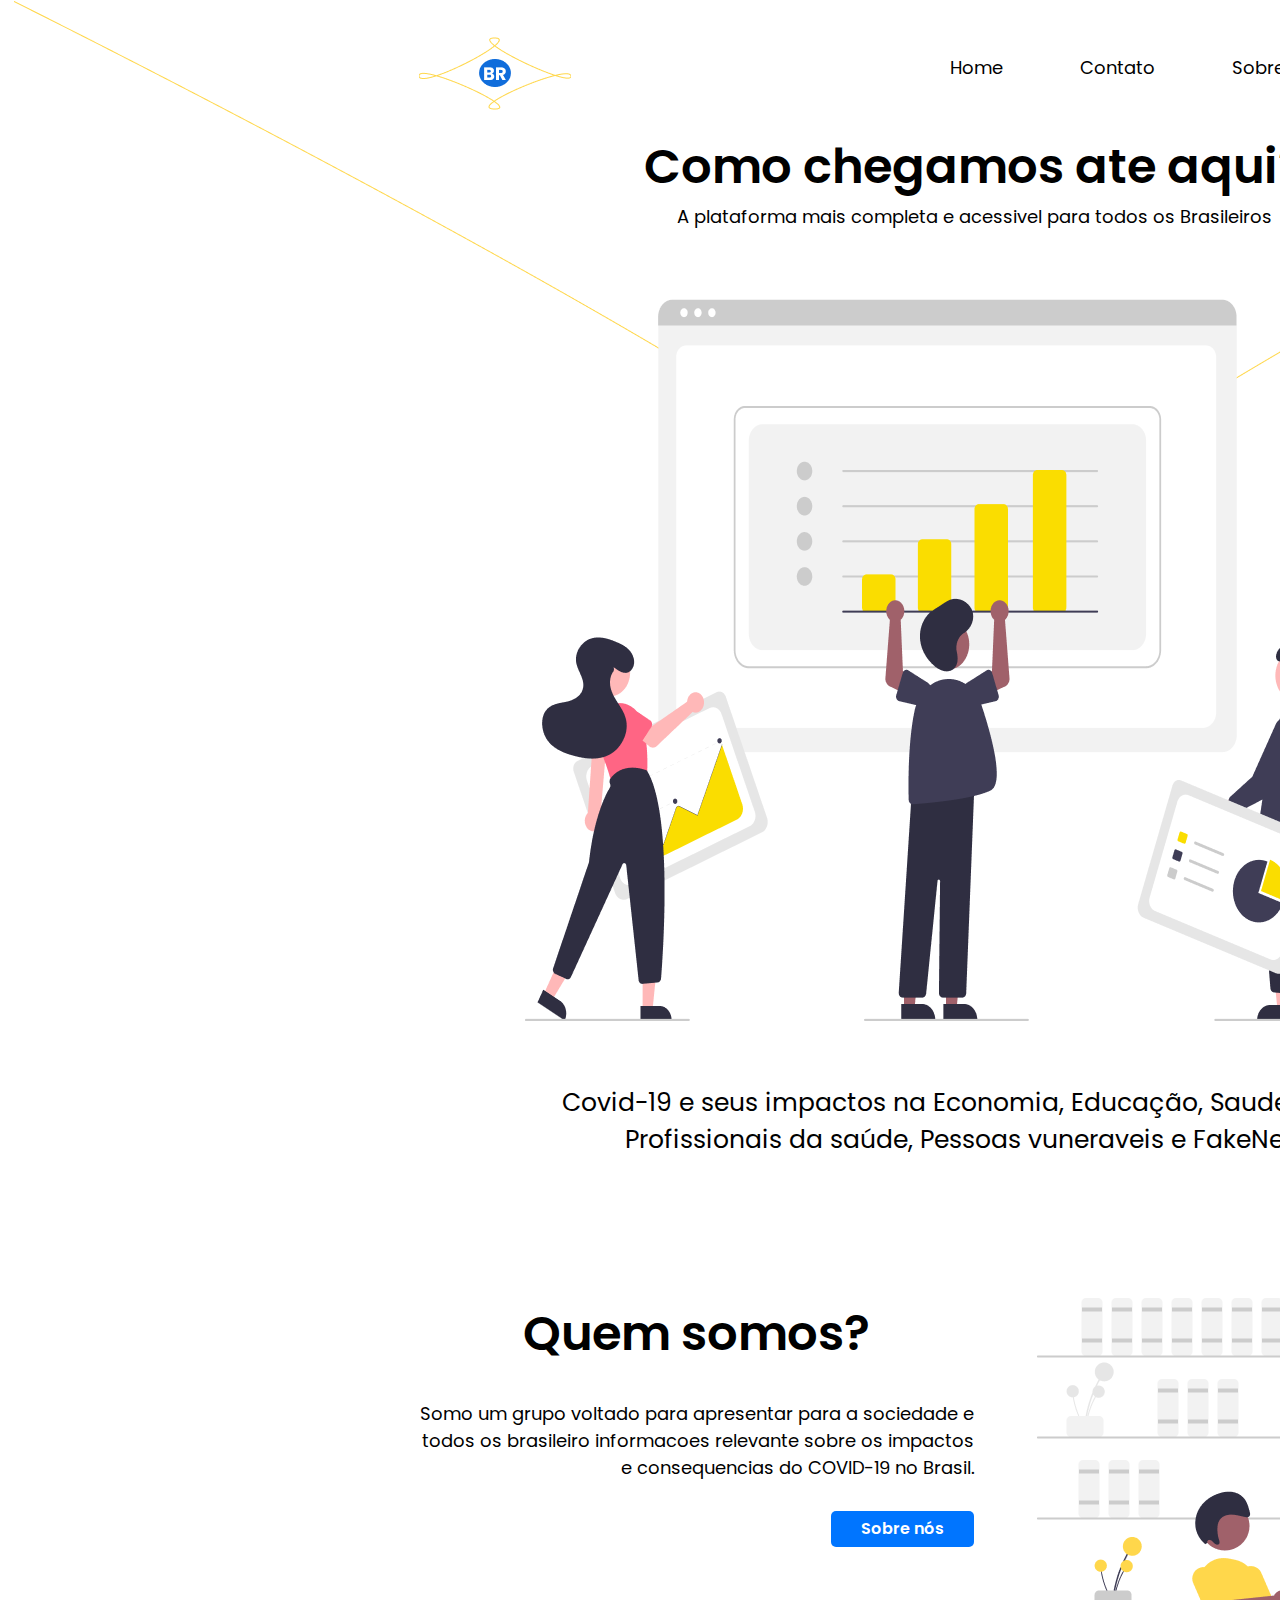
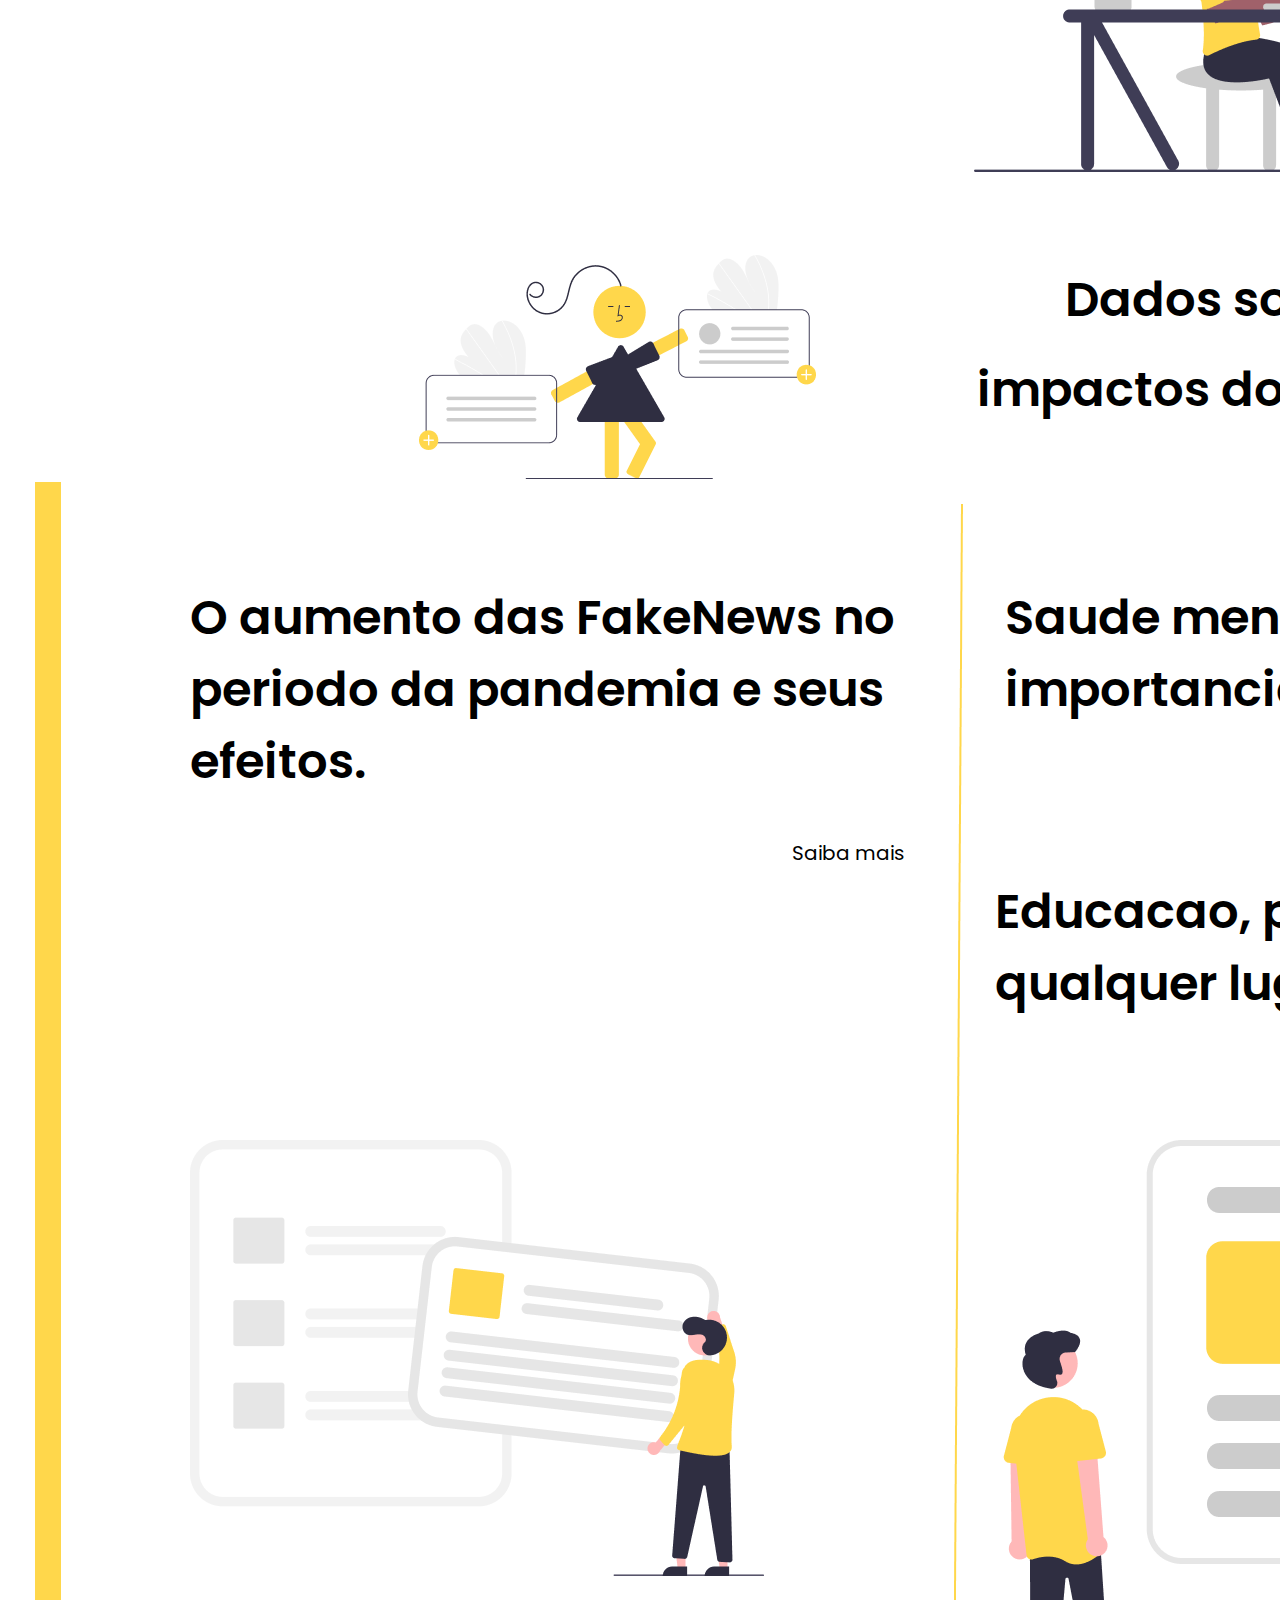
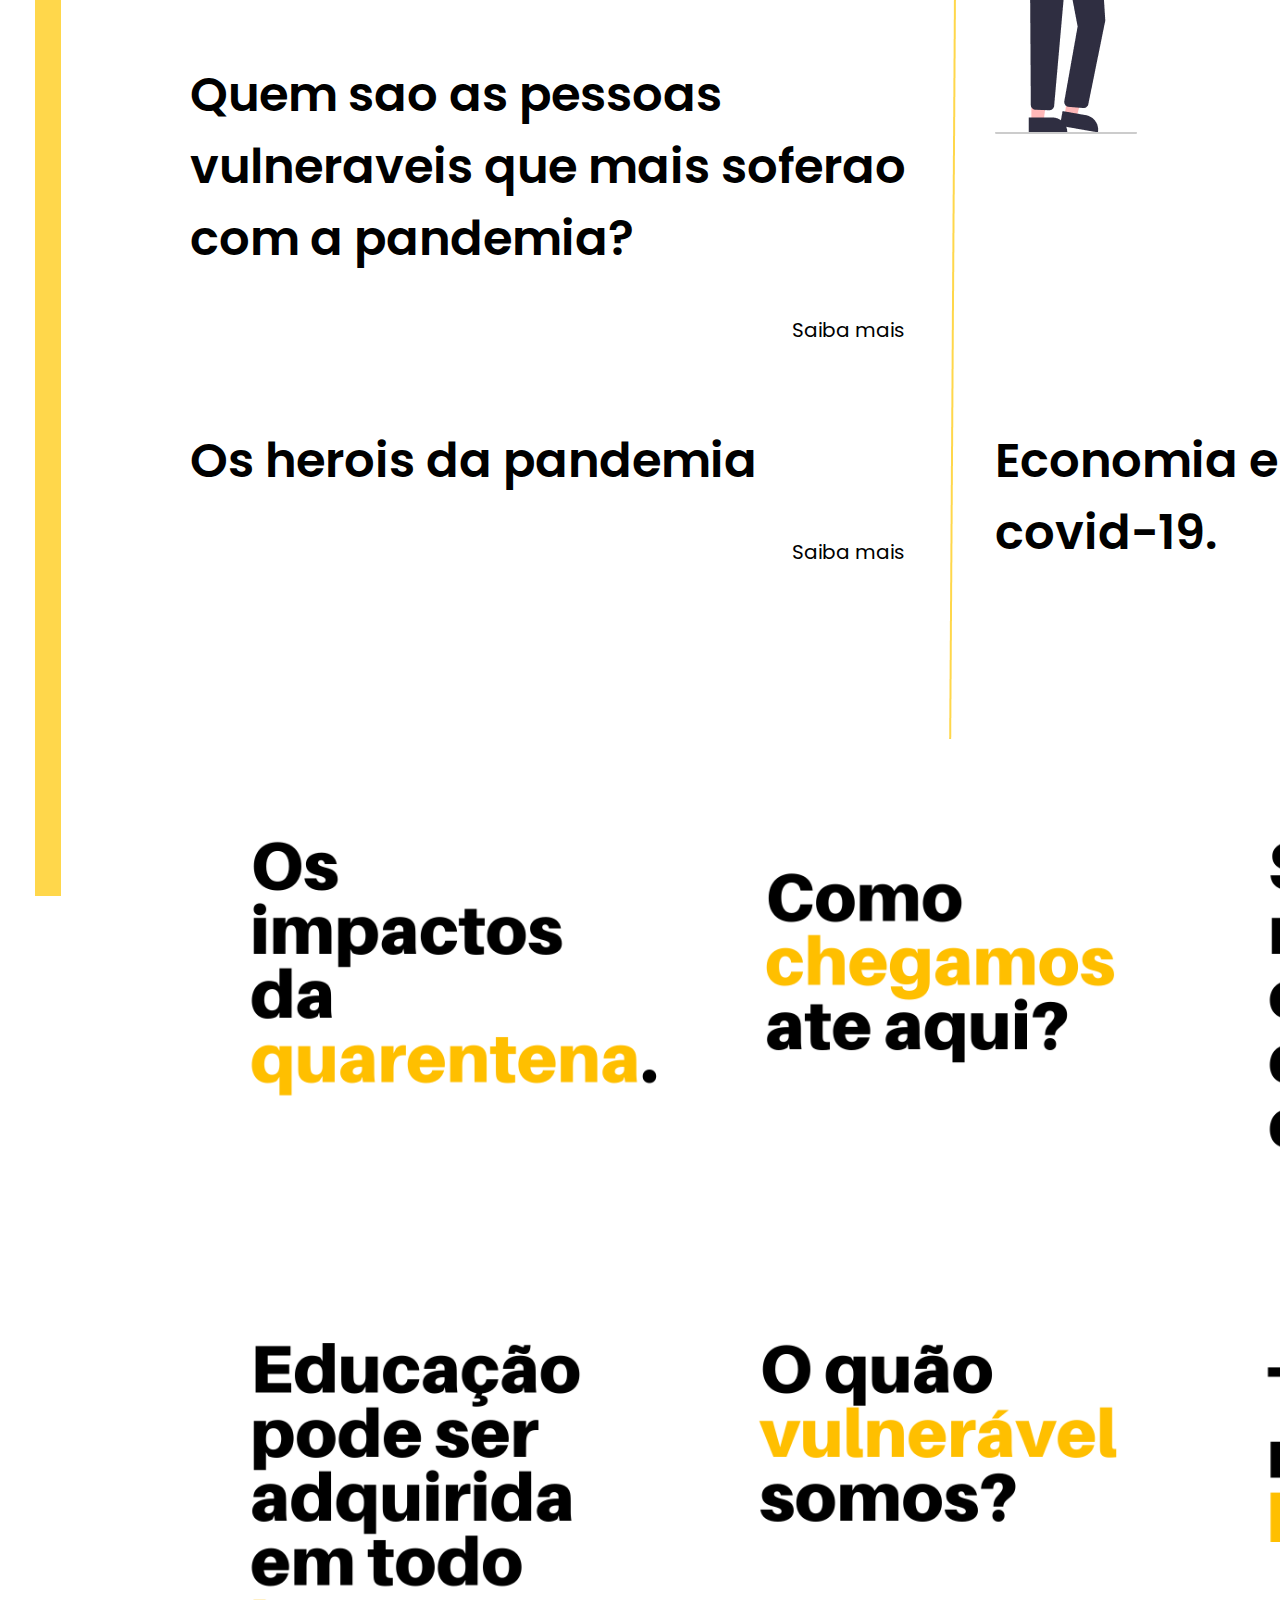
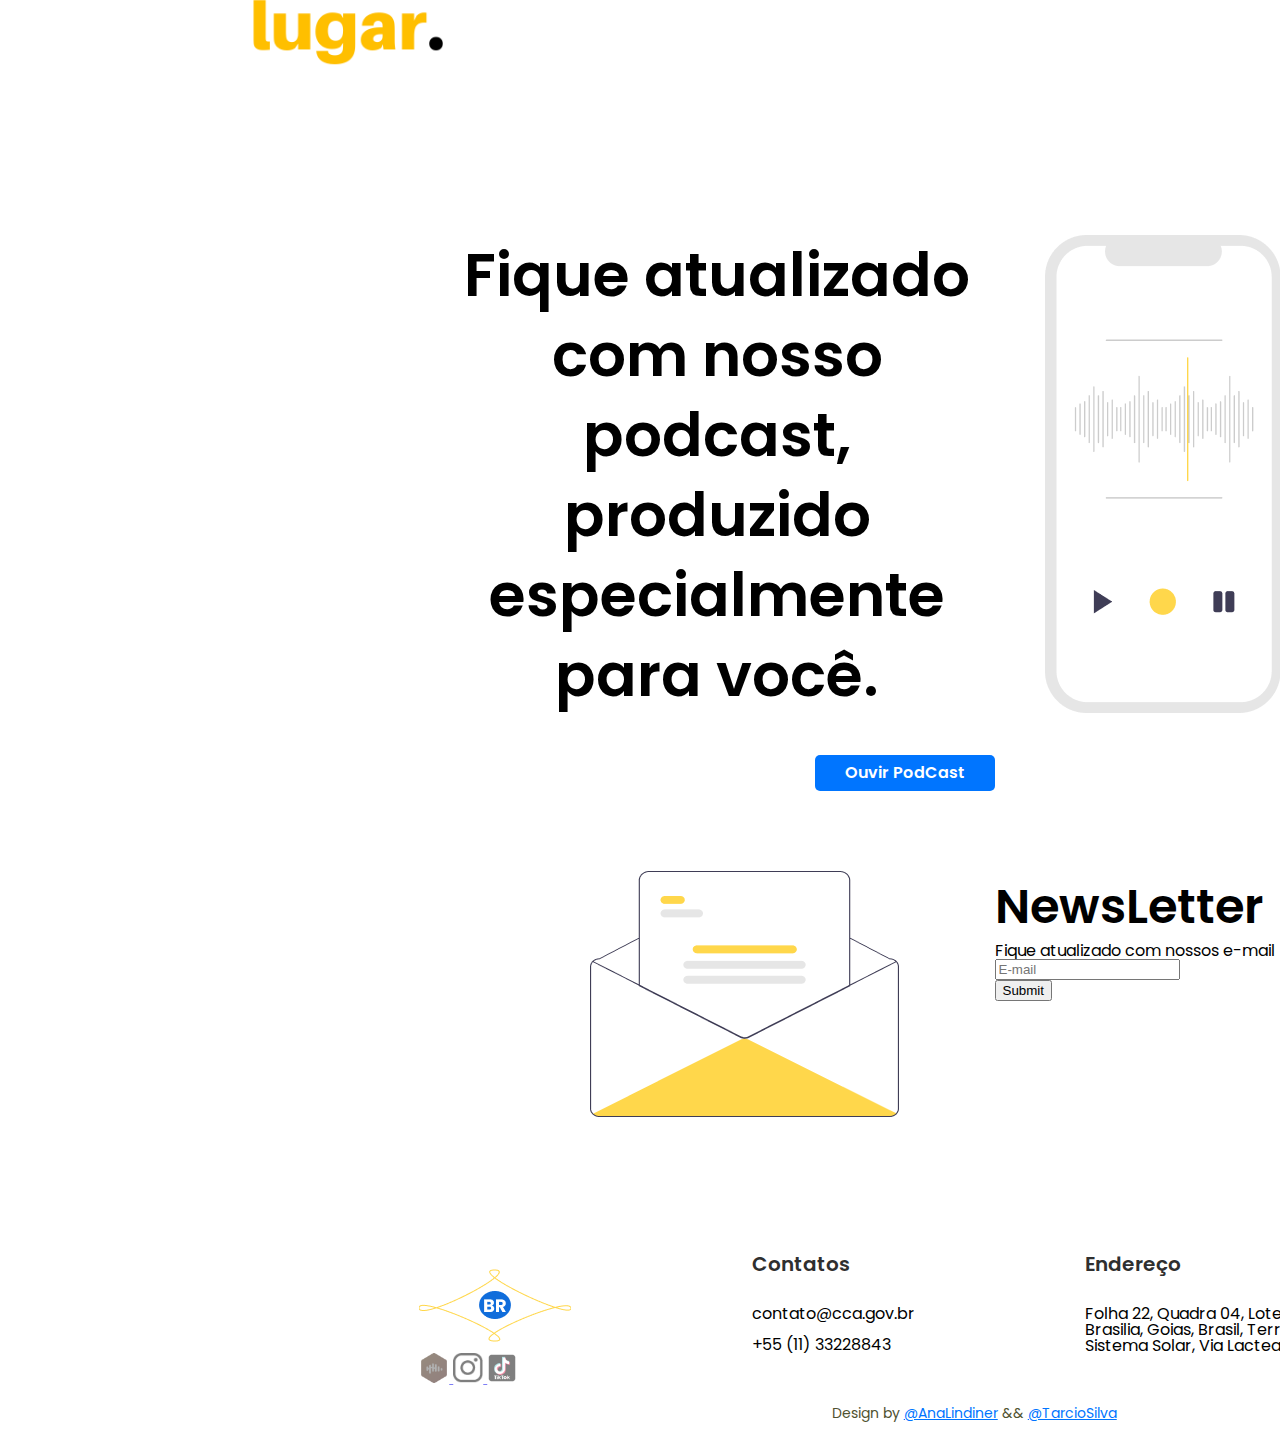
==== index.html @ 0e168216 "Update index.html" ====
<!DOCTYPE html>
<html lang="en">
<head>
    <meta charset="UTF-8">
    <meta name="viewport" content="width=device-width, initial-scale=1.0">
    <title >ComoChegamosAteAqui</title>
    <link rel="icon" type="img" href="img/bandeira.png">
    <link rel="stylesheet" href="css/styles.min.css">
    <link rel="stylesheet" href="css/styles.css">
    <link href="https://fonts.googleapis.com/css2?family=Poppins:wght@300;400;500;600;700&display=swap" rel="stylesheet">
    <link href="https://cdn.jsdelivr.net/npm/bootstrap@5.0.0-beta1/dist/css/bootstrap.min.css" rel="stylesheet" integrity="sha384-giJF6kkoqNQ00vy+HMDP7azOuL0xtbfIcaT9wjKHr8RbDVddVHyTfAAsrekwKmP1" crossorigin="anonymous">
    <script src="js/message.js"></script>


</head>
<body>
    <div class="box">
        <div class="center">
            <a href='#home' class="logo">
                <i class="logoB" ></i>
            </a>
            <ul  class="menu"> 
                <li class="menu__li">
                    <a href="/index.html" class="menu__link">Home</a>
                </li>
                <li class="menu__li">
                    <a href="blog/contato.html" class="menu__link">Contato</a>
                </li>
                <li class="menu__li">    
                    <a href="blog/sobreNos.html" class="menu__link">Sobre</a>
                </li>
                <li class="menu__li">    
                    <a href="estatisticas.html" class="bt-blue">Impacto</a>
                </li>
            </ul>

            <div class="clear"></div>

            <div class="apresentacao__box">
                <div class="apresentacao__descricao">
                    <h1 id="home"  class="text">Como chegamos ate aqui?</h1>
                    <p class="text-sub">A plataforma mais completa e acessivel para todos os Brasileiros</p>
                    <img src="img/pagInicialCima.png" class="dast-box">
                    <p class="text-compl">Covid-19 e seus impactos na Economia, Educação, Saude Mental,  <br> Profissionais da saúde, Pessoas vuneraveis e FakeNews.</p>

                </div>
            </div>
        </div>
        <div class="boxQuemSomos">
            <div class="center">
                <div class="alinhar__box">
                    <h1 class="text-QS">Quem somos?</h1>
                    <p class="text-SubQS">Somo um grupo voltado para apresentar para a sociedade e <br> todos os brasileiro informacoes relevante sobre os impactos <br>e  consequencias do COVID-19 no Brasil.</p>
                    <a href="/blog/sobreNos.html" class="bt-blue-I" >Sobre nós</a>

                </div>
                <div class="imgQuemSomos__box">
                    <img class="img-quemSomos" src="/img/pagInicialMeio.png" >
                </div>
                <div class="clear"></div>
            </div>
        </div>    
        <div class="boxBord">
            <div class="center">
                <div class="imgDast__box">
                    <img class="img-quemSomos" src="/img/pagInicialMeioDois.png" >
                </div>
                <div class="alinhar__box">
                    <h1 class="text-Dast">Dados sobre os impactos do COVID-19</h1>
                    <a href="/estatisticas.html" class="bt-blue-alinha"><p class="bt-blue-I">Impacto</p></a>
                </div>
                <div class="clear"></div>
            </div>
        </div>
        <div class="funco__box">
            <div class="boxPostagens">
                <div class="centeI">
                    <div class="postD__box">
                        <h1 class="post-destaque">O aumento das FakeNews no periodo da pandemia e seus efeitos.</h1>
                        <a href="blog/FankNews.html" class="postagem">
                        <h5 class="saibaMais">Saiba mais</h5>
                        </a>
                    </div>
                    <div class="postE__box">
                        <h1 class="post-destaqueI">Saude mental e sua importancia.</h1>
                        <a href="blog/SaudeMental.html" class="postagem">
                        <h5 class="saibaMais">Saiba mais</h5>
                        </a>
                    </div>
                    <div class="postD__box">
                        <h1 class="post-destaque">Educacao, podemos estudar em qualquer lugar?</h1>
                        <a href="blog/educacao.html" class="postagem">
                        <h5 class="saibaMais">Saiba mais</h5>
                        </a>
                    </div>
                    <div class="postE__box">
                        <img src="/img/pagInicialArtgD.png" alt="">
                        </a>
                    </div>
                    <div class="postD__box">
                        <a  class="postagem">
                        <img src="/img/pagInicialArtgE.png" alt="">
                        </a>
                    </div>
                    <div class="postE__box">
                        <h1 class="post-destaque"> Quem sao as pessoas vulneraveis que mais soferao com a pandemia?</h1>
                        <a href="blog/PessoasVulneraveis.html" class="postagem">
                        <h5 class="saibaMais">Saiba mais</h5>
                        </a>
                    </div>
                    <div class="postD__box">
                        <h1 class="post-destaque">Os herois da pandemia</h1>
                        <a href="blog/pDaSaude.html" class="postagem">
                        <h5 class="saibaMais">Saiba mais</h5>
                        </a>
                    </div>
                    <div class="postE__box">
                        <h1 class="post-destaque">Economia e as influencia do covid-19.</h1>
                        <a href="blog/economia.html" class="postagem"></a>
                        <h5 class="saibaMais">Saiba mais</h5>
                        </a>
                    </div>
                </div>
                <div class="clear"></div>
            </div>
            <div class="boxInsta">
                <div class="centerI">
                    <div class="linha-insta"> 
                        <div class="insta-response">
                            <div class="insta-pos">
                                <a href="https://www.instagram.com/p/CJB_uOtD7ro/?utm_source=ig_web_copy_link">
                                    <img src="img/2.png" alt="pj" class="img" width="800" height="400">
                                </a>
                            </div>
                        </div>
                        <div class="insta-response">
                            <div class="insta-pos">
                                <a href="https://www.instagram.com/p/CJB_uOtD7ro/?utm_source=ig_web_copy_link">
                                    <img src="img/1.png" alt="pj" class="img" width="800" height="400">
                                </a>
                            </div>
                        </div>
                        <div class="insta-response">
                            <div class="insta-pos">
                                <a href="https://www.instagram.com/p/CJB_uOtD7ro/?utm_source=ig_web_copy_link">
                                    <img src="img/3.png" alt="pj" class="img" width="800" height="400">
                                </a>
                            </div>
                        </div>
                        <div class="clear"></div>
                    </div>
                    <div class="linha-insta1"> 
                        <div class="insta-response">
                            <div class="insta-pos">
                                <a href="https://www.instagram.com/p/CJB_uOtD7ro/?utm_source=ig_web_copy_link">
                                    <img src="img/4.png" alt="pj" class="img" width="800" height="400">
                                </a>
                            </div>
                        </div>
                        <div class="insta-response">
                            <div class="insta-pos">
                                <a href="https://www.instagram.com/p/CJB_uOtD7ro/?utm_source=ig_web_copy_link">
                                    <img src="img/5.png" alt="pj" class="img" width="800" height="400">
                                </a>
                            </div>
                        </div>
                        <div class="insta-response">
                            <div class="insta-pos">
                                <a href="https://www.instagram.com/p/CJB_uOtD7ro/?utm_source=ig_web_copy_link">
                                    <img src="img/6.png" alt="pj" class="img" width="800" height="400">
                                </a>
                            </div>
                        </div>
                        <div class="clear"></div>
                    </div>
                </div>
            </div>
            <div class="boxPodCast">
                <div class="center">
                    <div class="alinhar__box">
                        <h1 class="text-PC">Fique atualizado com nosso podcast, produzido especialmente para você.</h1>
                        <a href="https://castbox.fm/ch/3639564" class="bt-blue-I" >Ouvir PodCast</a>
                    </div>
                    <div class="imgQuemSomos__box">
                        <img class="img-podCast" src="img/pagPodcast.png">
                    </div>
                    <div class="clear"></div>
                </div>
            </div>
            <div class="boxNewsletter">
                <div class="boxBord">
                    <div class="center">
                        <div class="imgDast__box">
                            <img class="img-News" src="/img/pagNewsletter.png" >
                        </div>
                        <div class="alinhar__box">
                            <h1 class="text-News">NewsLetter</h1>
                            <p>Fique atualizado com nossos e-mail</p>
                            <form>
                                <div class="mb-3">
                                  <label for="exampleInputEmail1" class="form-label"></label>
                                  <input type="email" placeholder="E-mail" class="form-control" id="exampleInputEmail1" aria-describedby="emailHelp">
                                </div>
                                <button type="submit" class="btn btn-primary" onclick="newslatter()">Submit</button>
                            </form>
                            <br><br>
                        </div>
                        <div class="clear"></div>
                    </div>
                    <div class="clear"></div>
                </div>
                <div class="clear"></div>
            </div>
            <div class="clear"></div>
        </div>
        <div class="rodape">
            <div class="center">
                <div class="foter-box">
                    <div class="log-rodap">
                    <i class="logoB"></i>
                    <br>
                    </div>
                    <div>
                        <br><br>
                        <a href='#' class="logo-rodape">    
                            <img src="/img/logoPodcast.png" alt="PodCast" width="30" height="30">
                        </a>
                        <a href='#' class="logo-rodape">   
                            <img src="/img/logoInstagram.png" alt="Instagram" width="30" height="30">
                        </a>
                        <a href='#' class="logo-rodape">   
                            <img src="/img/logoTiktok.png" alt="Tiktok" width="30" height="30">
                        </a>
                    </div>
                </div>
                   
                <div class="foter-menu-box">
                    <strong class="foter-title">Contatos</strong>
                    <p class="foter-menu"> contato@cca.gov.br</p>
                    <p class="foter-menu"> +55 (11) 33228843</p>

                </div>
                <div class="foter-menu-box">
                    <strong class="foter-title">Endereço </strong>
                    <p>Folha 22, Quadra 04, Lote Especial, s/n.º -<br>
                       Brasilia, Goias, Brasil, Terra,<br> 
                       Sistema Solar, Via Lactea</p>
                </div>
                <div class="clear"></div>
            </div>
            <div class="foter-auto">
                <p>Design by <a href="https://www.instagram.com/analindiner/">@AnaLindiner</a> && 

                            <a href="https://www.instagram.com/tarciosillva7/"> @TarcioSilva</a></p>

            </div>
        </div>
    </div>
</body>
</html>
---- css/styles.css ----
html, body, div, span, applet, object, iframe,
h1, h2, h3, h4, h5, h6, p, blockquote, pre,
a, abbr, acronym, address, big, cite, code,
del, dfn, em, img, ins, kbd, q, s, samp,
small, strike, strong, sub, sup, tt, var,
b, u, i, center,
dl, dt, dd, ol, ul, li,
fieldset, form, label, legend,
table, caption, tbody, tfoot, thead, tr, th, td,
article, aside, canvas, details, embed, 
figure, figcaption, footer, header, hgroup, 
menu, nav, output, ruby, section, summary,
time, mark, audio, video {
	margin: 0;
	padding: 0;
	border: 0;
	font-size: 100%;
	font: inherit;
	vertical-align: baseline;
}
/* HTML5 display-role reset for older browsers */
article, aside, details, figcaption, figure, 
footer, header, hgroup, menu, nav, section {
	display: block;
}
body {
	line-height: 1;
}
ol, ul {
	list-style: none;
}
blockquote, q {
	quotes: none;
}
blockquote:before, blockquote:after,
q:before, q:after {
	content: '';
	content: none;
}
table {
	border-collapse: collapse;
	border-spacing: 0;
}

html{
    font-family: 'Poppins', 'canada' ;
}
.logoB{
    width: 152px;
    height: 73px;
    top: 37px;
    position: relative;
    background: url("../img/bandeira.png")  no-repeat center 0;
    display: block;
}

.clear{
    clear: both;
}

.center{
    width: 1110px;
    margin: 0 auto;
}
.centeI{
    width: 1610px;
    margin: 0 auto;
}
.logo{
    float: left;
}

.menu{

    float: right;

}
.menu__li{
    float: left;
    margin: 54px 7px 50px 70px;
}
.menu__link{
    color: black;
    text-decoration: none;
    font-size: 18px;
    line-height: 27px;

}
.menu__link:hover{
    color: #0075FF;
}
.bt-blue{
    text-decoration:  none;
    font-size: 16px;
    font-weight: 600;
    color:#ffffff;
    background: #0075FF;
    padding: 10px 30px;
    border-radius: 5px;
    margin-left: 30px;

}
.bt-blue:hover{
    background: #ffffff;
    color: #0075FF;
}
.box{
    background: url("../img/meiaBandeiraParteCima1.png") no-repeat center 0;
    width: 1948.5px;
    height: 682.01px;
    left: -17px;
    top: -7px;

}
.funco__box{
    background: url("../img/Desktop\ -\ 1.png") no-repeat center 0;
    width: 1989px;
    height: 3950px;
    left: -39px;
    top: 2182px;
}
.post-box-dia{
    background: url("../img/pagblogInicio.png") no-repeat center 0;
    width: 1677px;
    height: 2043px;
    left: 129px;
    top: 712px;

}
.post-box-dia{
    padding-top: 20px;
    padding-left: 50px;
}

.text{
    font-weight: 600;
    font-size: 48px;
    line-height: 72px;
    color: #000000; 
}
.text-sub{
    font-size: 18px;
    line-height: 27px;
    color: #000000; 
    height: 70px;
}
.text-compl{
    font-size: 25px;
    line-height: 37px;
    padding: 60px;
}
.apresentacao__descricao{
    text-align: center;
    font-family: Poppins;
    font-style: normal;
    font-weight: normal;

}

.alinhar__box{
    width: 50%;
    float: left;
    padding-top: 50px;
}

.imgQuemSomos__box{
    width: 50%;
    float: left;
    padding-top: 50px;
}

.text-QS{
    font-family: Poppins;
    font-style: normal;
    font-weight: 600;
    font-size: 48px;
    line-height: 72px;
    text-align: center;
    color: #000000;
}
.text-SubQS{
    font-size: 18px;
    line-height: 27px;
    text-align: right;
    color: #000000;
    margin: 30px 0px;
    
}
.bt-blue-I{
    text-decoration:  none;
    font-size: 16px;
    font-weight: 600;
    color:#ffffff;
    background: #0075FF;
    padding: 10px 30px;
    border-radius: 5px;
    display: inline-block ;
    

}
.bt-blue-I:hover{
    background: #ffffff;
    color: #0075FF;
}
.bt-blue-I{

    float: right;

}
.boxQuemSomos{
    padding-top: 30px;

}

.boxBord{
    padding-top: 30px;

}
.text-Dast{
    font-family: Poppins;
    font-style: normal;
    font-weight: 600;
    font-size: 48px;
    line-height: 90px;
    text-align: center;

    color: #000000;
}
.imgDast__box{
    width: 50%;
    float: left;
    padding-top: 50px;

}
.boxPostagens{
    padding-top: 20px;
}
.saibaMais{
    font-size: 20px;
    line-height: 30px;
    padding-top: 10px ;
    padding-right: 90px;

    color: #000000;

}
.saibaMais:hover {
    color: #0075FF;
}
.saibaMais{
    float: right;
}
.post-destaque{
    font-family: Poppins;
    font-style: normal;
    font-weight: 600;
    font-size: 48px;
    line-height: 72px;
    padding: 30px 0px ;
    color: #000000;
    text-decoration: none;
}
.post-destaqueI{
    font-family: Poppins;
    font-style: normal;
    font-weight: 600;
    font-size: 48px;
    line-height: 72px;
    padding: 30px 10px;
    color: #000000;
}

.postD__box{
    width: 50%;
    float: left;
    padding-top: 50px;
}
.postE__box{
    width: 50%;
    float: right;
    padding-top: 50px;
}
.boxInsta{
    padding-top: 100px;
}
.insta-pos{
    width: 40%;
    float: left;
    padding-left: 200px;

}

.insta-pos:hover img {
    border: 1px solid #777;
}
  
.insta-pos img {   
    width: 500px; 
    height: auto;

}
.insta-response {
    padding: 0 6px;
    float: left;
    width: 24.99999%;
}

.img{
    width: 400px;
    height: 400px;
}
.boxPodCast{
    padding-top: 40px ;
}
.img-podCast{
    padding-left: 50px;
}
.text-PC{
    font-weight: 600;
    font-size: 60px;
    line-height: 80px;
    text-align: center;
    color: #000000;
    padding-bottom: 40px;
    
}
.img-News{
    padding-left: 150px;
}
.text-News{
    font-weight: 600;
    font-size: 48px;
    line-height: 72px;
    /* identical to box height */
    
    display: flex;
    align-items: center;
    
    color: #000000;
}
/*parte final*/

.foter-title{
    font-size: 20px;
    line-height: 24px;
    font-weight: 600;
    color: #2f2f2f;
    margin-bottom: 30px;
    display: block;
}

.foter-menu{
    margin-bottom: 15px;
}

.logo-rodape{
    padding: 0px, 50px;
    opacity: 0.5;
    margin: auto;

    
}
.logo-rodape:hover {
    opacity: 1.0;
  }
.foter-drescricao{
    color: #544837;
    line-height: 27px;
    font-size: 18px;
    margin-top: 20px;

}

.foter{
    padding-top: 30px;

}

.foter .center{
   border-top: 1px solid #dee8f2; 
   padding-top: 50px 0;
   border-bottom: 1px solid #dee8f2;
}

.foter-box{
    width: 30%;
    float: left;
    padding-top: 0px ;
   
}


.foter-menu-box{
    width: 30%;
    float: left;
    padding-top: 20px;
}

.foter-auto{
    text-align: center;
    font-size: 14px;
    color: #505230;
    padding: 20px 0;

}

.foter-auto a{
    color: #0075FF ;
}





@media only screen and (max-width: 700px) {
    .insta-response {
      width: 49.99999%;
      margin: 6px 0;
    }
}
@media only screen and (max-width: 500px) {
    .insta-response {
      width: 100%;
    }
}


/*postagens*/
.post-box{
    padding: 90px;

}
.post-box{
    padding-top: 100px;
}
.text-post{
    font-family: Poppins;
    font-style: normal;
    font-weight: 600;
    font-size: 48px;
    line-height: 72px;
    text-align: center;
    
    color: #000000;
    
}
.redesociais-box{
    padding: 10px;
}
.autor-post{
    width: 15%;
    float: left;
    padding-top: 50px;
}
.referencia-autor{
    font-weight: 600;
    font-size: 18px;
    line-height: 27px;
    text-align: left;

    width: 85%;
    float: right;
    padding-top: 100px;
}

.postagen{
    padding-top: 10px;
}

.post{
    font-family: Poppins;
    font-style: normal;
    font-weight: normal;
    font-size: 34px;
    line-height: 36px;
    text-align: justify;
    
    color: #000000;
}


/* sobre nos*/
.perfilI{
    width: 50%;
    float: left;
    padding-top: 160px;
}
.sobre-box{
    width: 50%;
    float: left;
    padding-top: 100px;
}
.redes-sobre-nos, .nome{
    padding-left: 90px;
}
.nome{
    font-family: Poppins;
font-style: normal;
font-weight: 600;
font-size: 35px;
line-height: 52px;

color: #000000;
}
.text-Sobre{
    font-family: Poppins;
    font-style: normal;
    font-weight: 600;
    font-size: 48px;
    line-height: 72px;
    text-align: center;
    
    color: #000000;
}
.text-nos{
    font-family: Poppins;
    font-style: normal;
    font-weight: normal;
    font-size: 35px;
    line-height: 52px;
    text-align: justify;
}
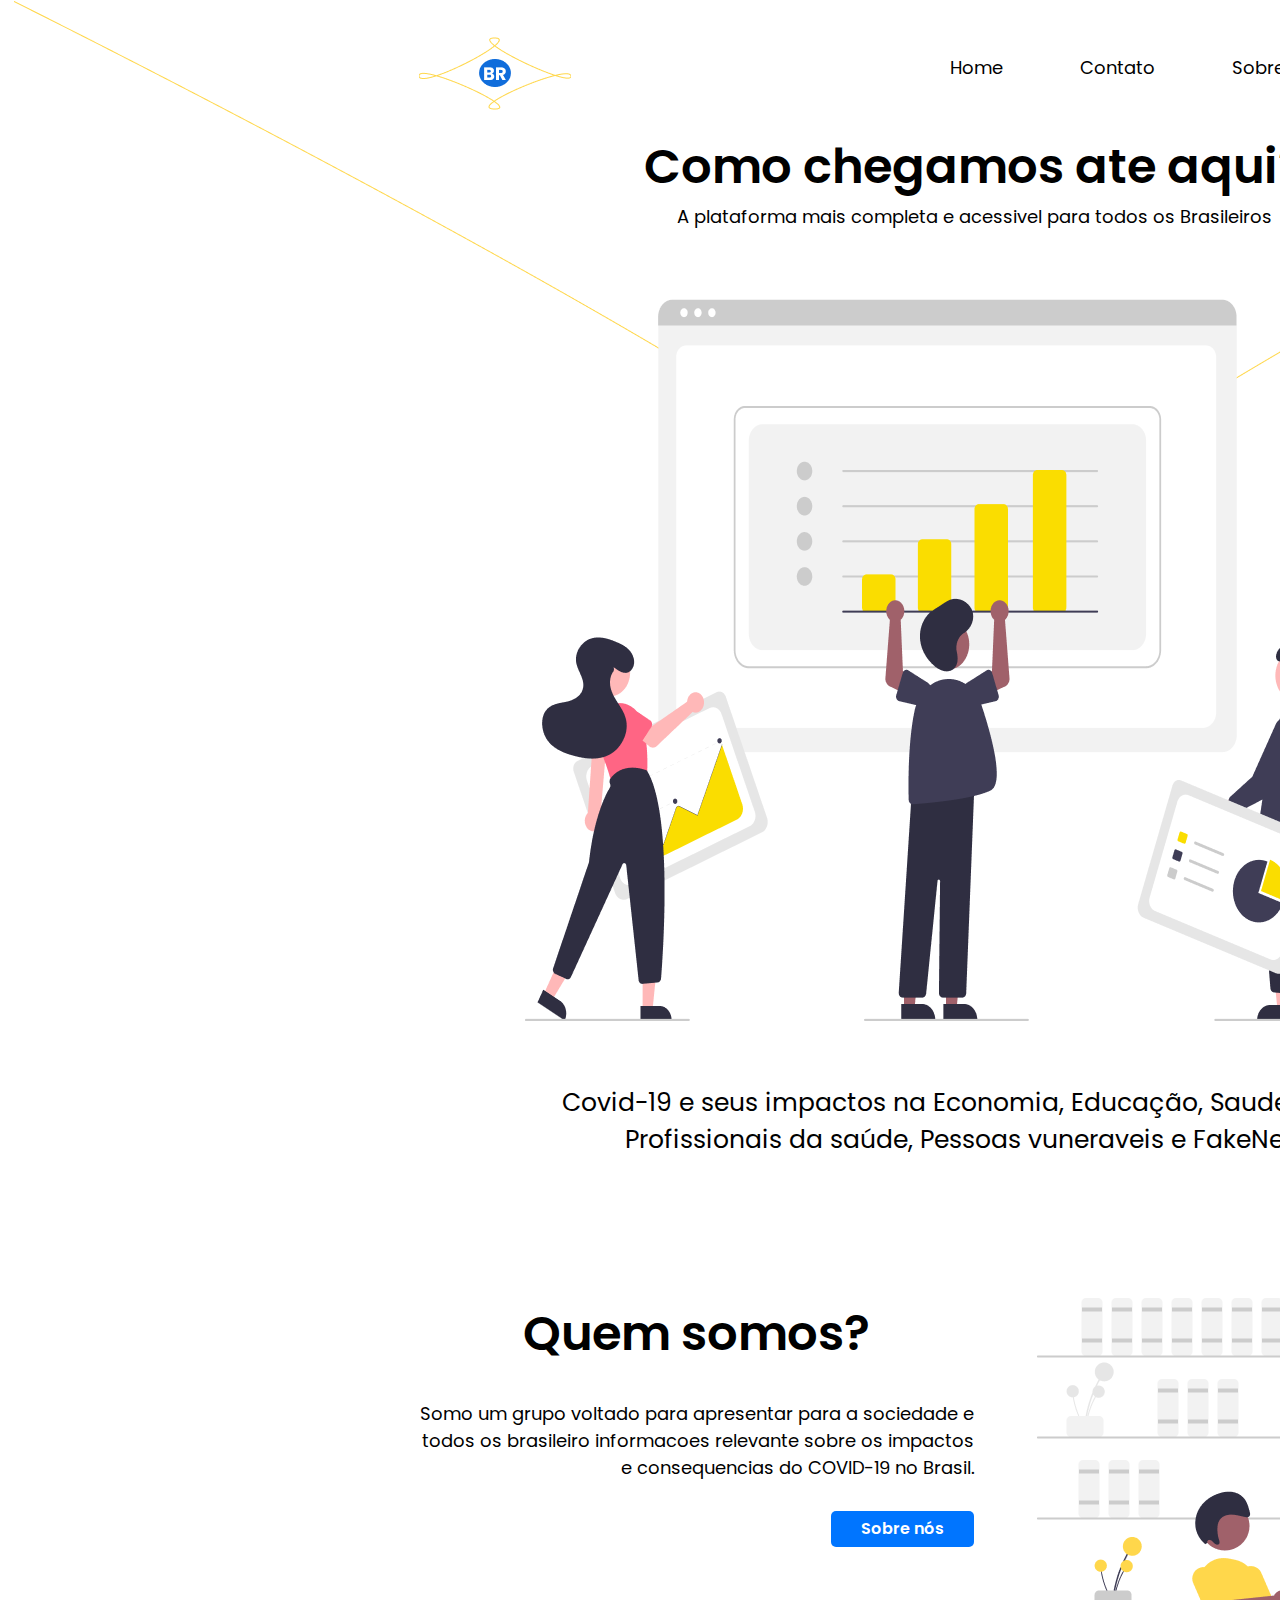
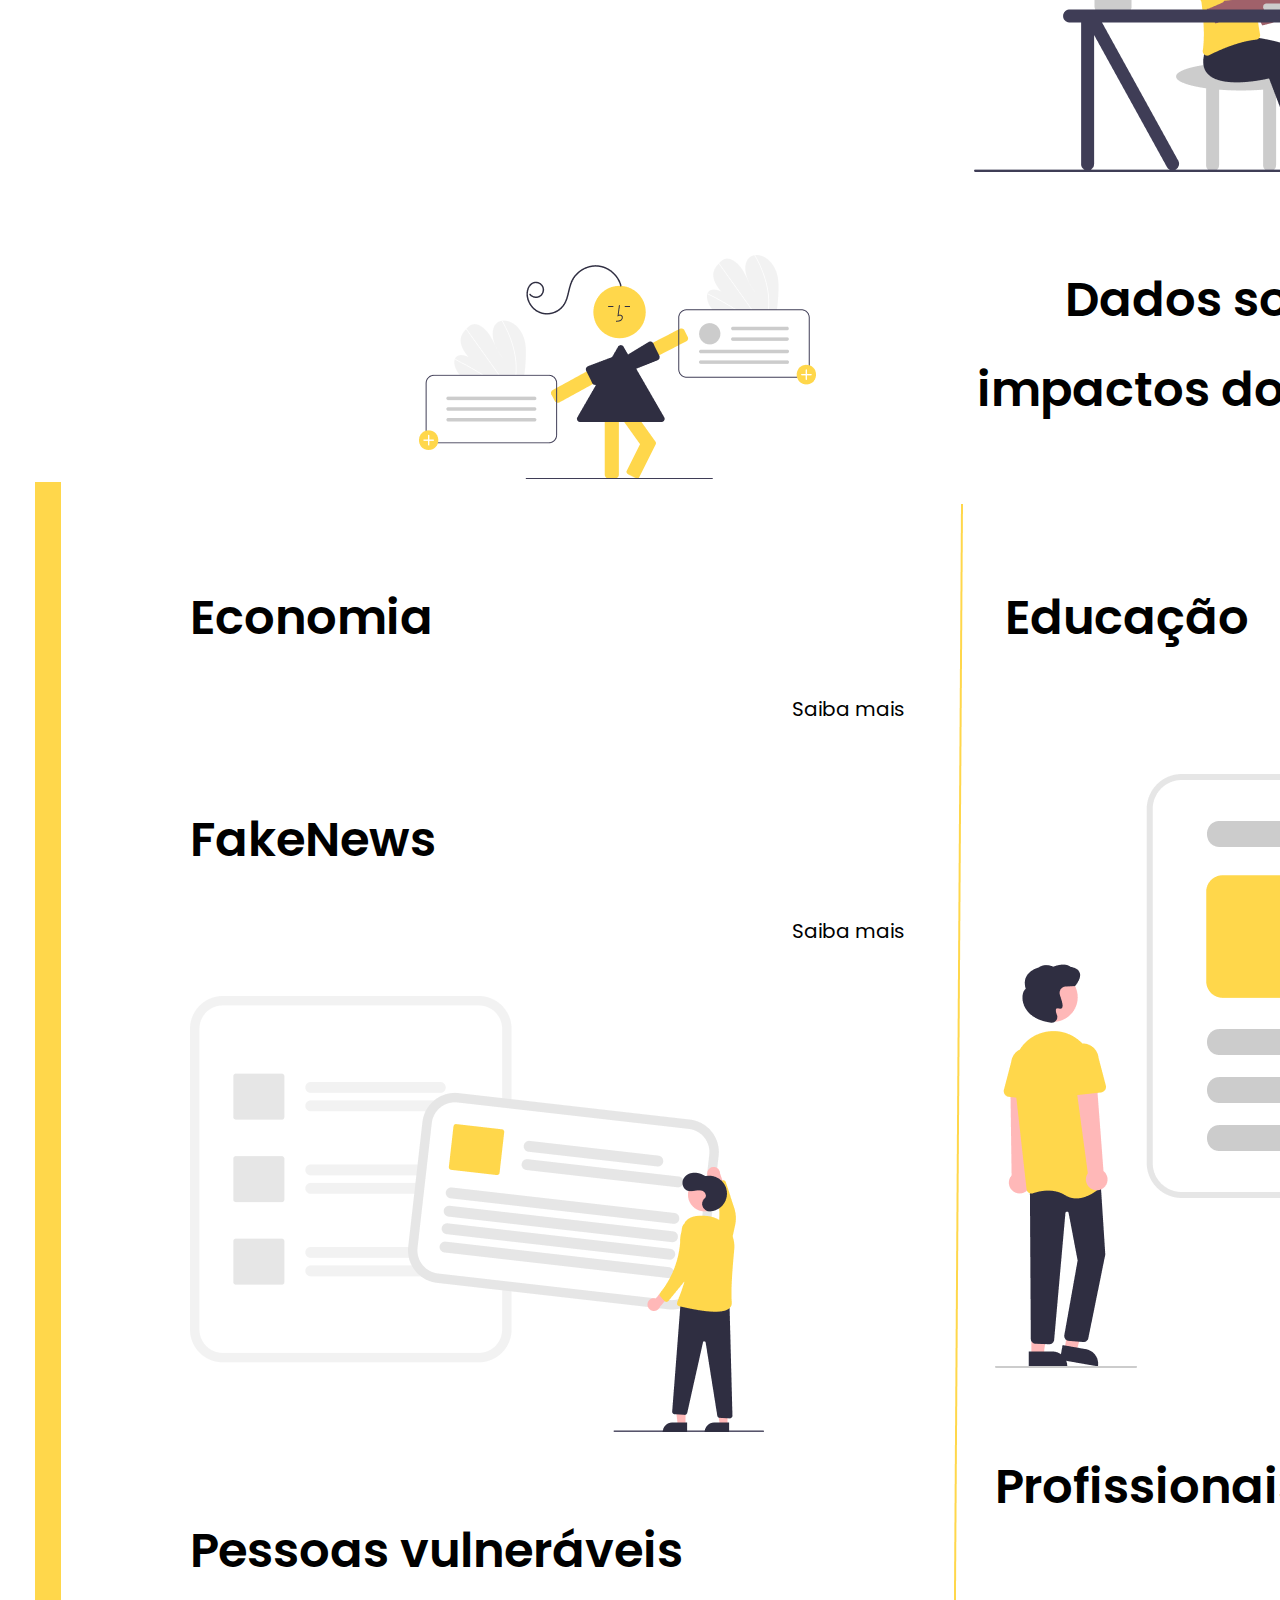
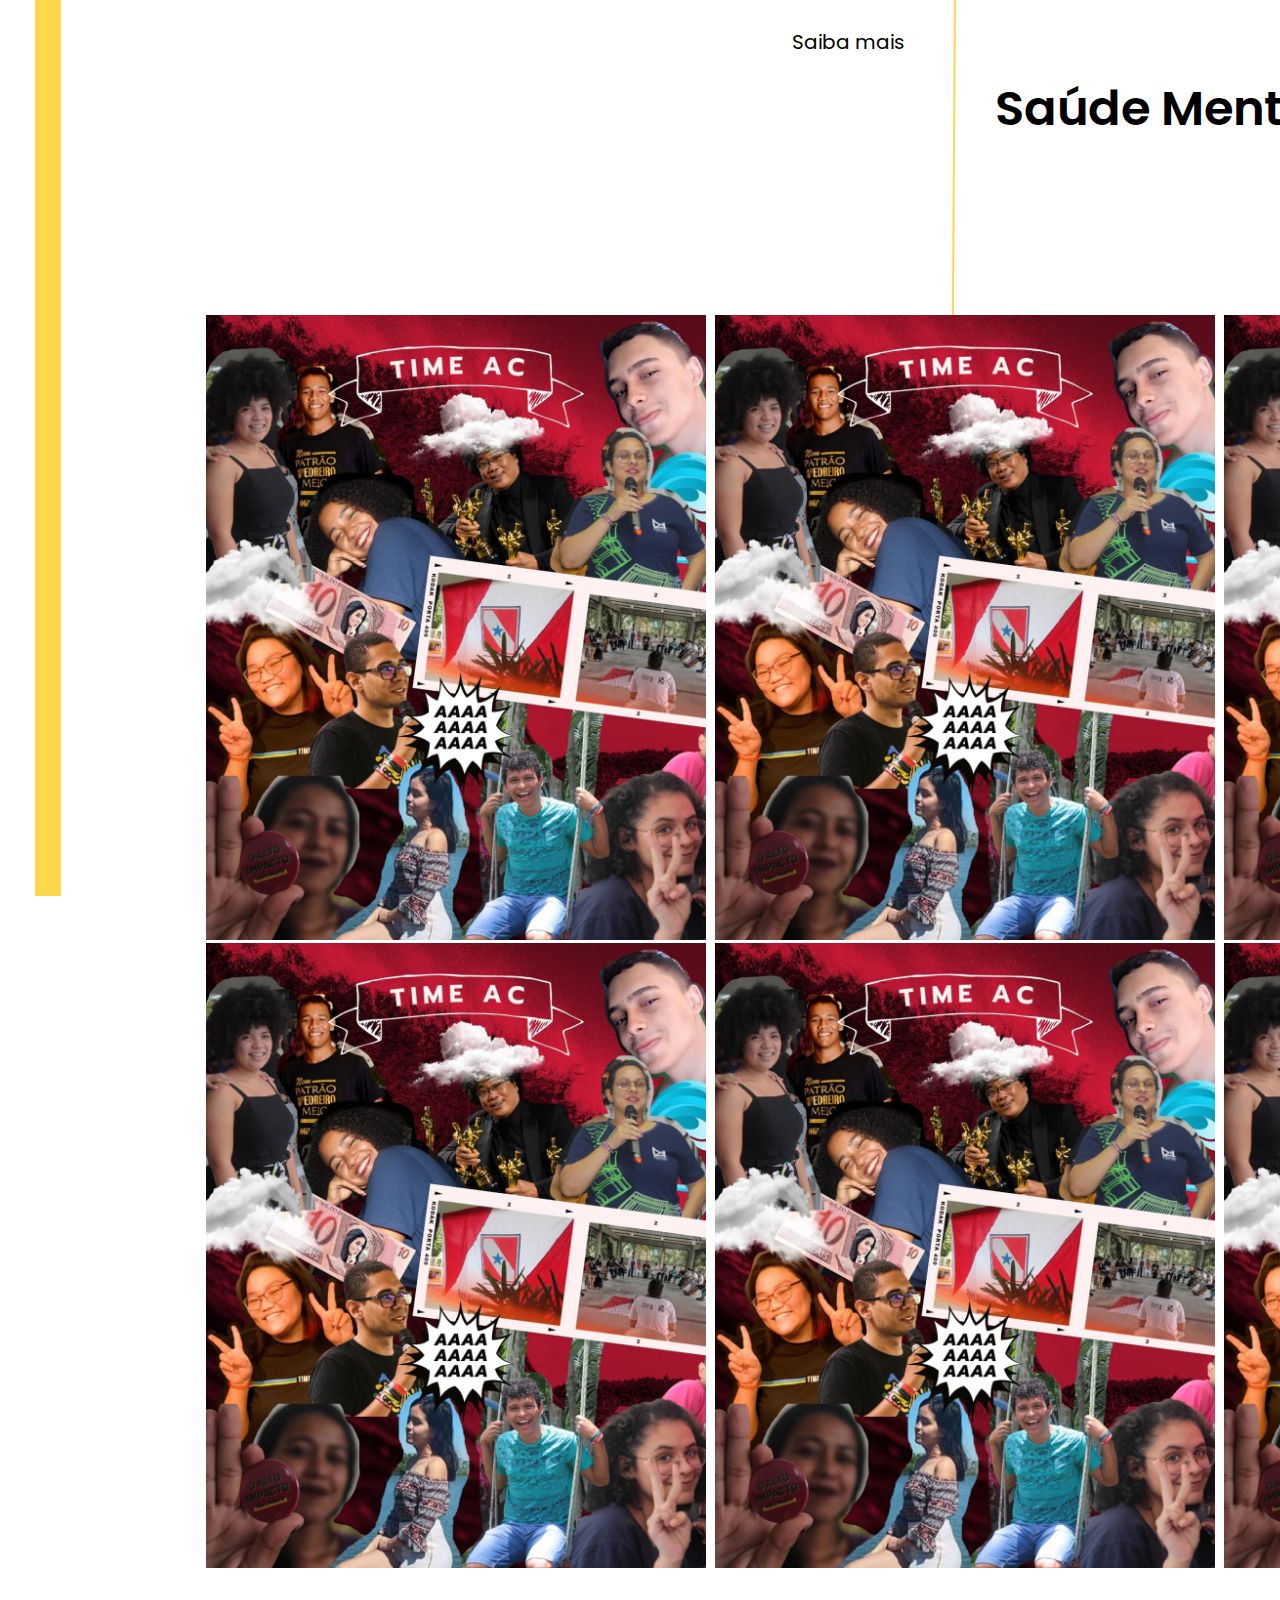
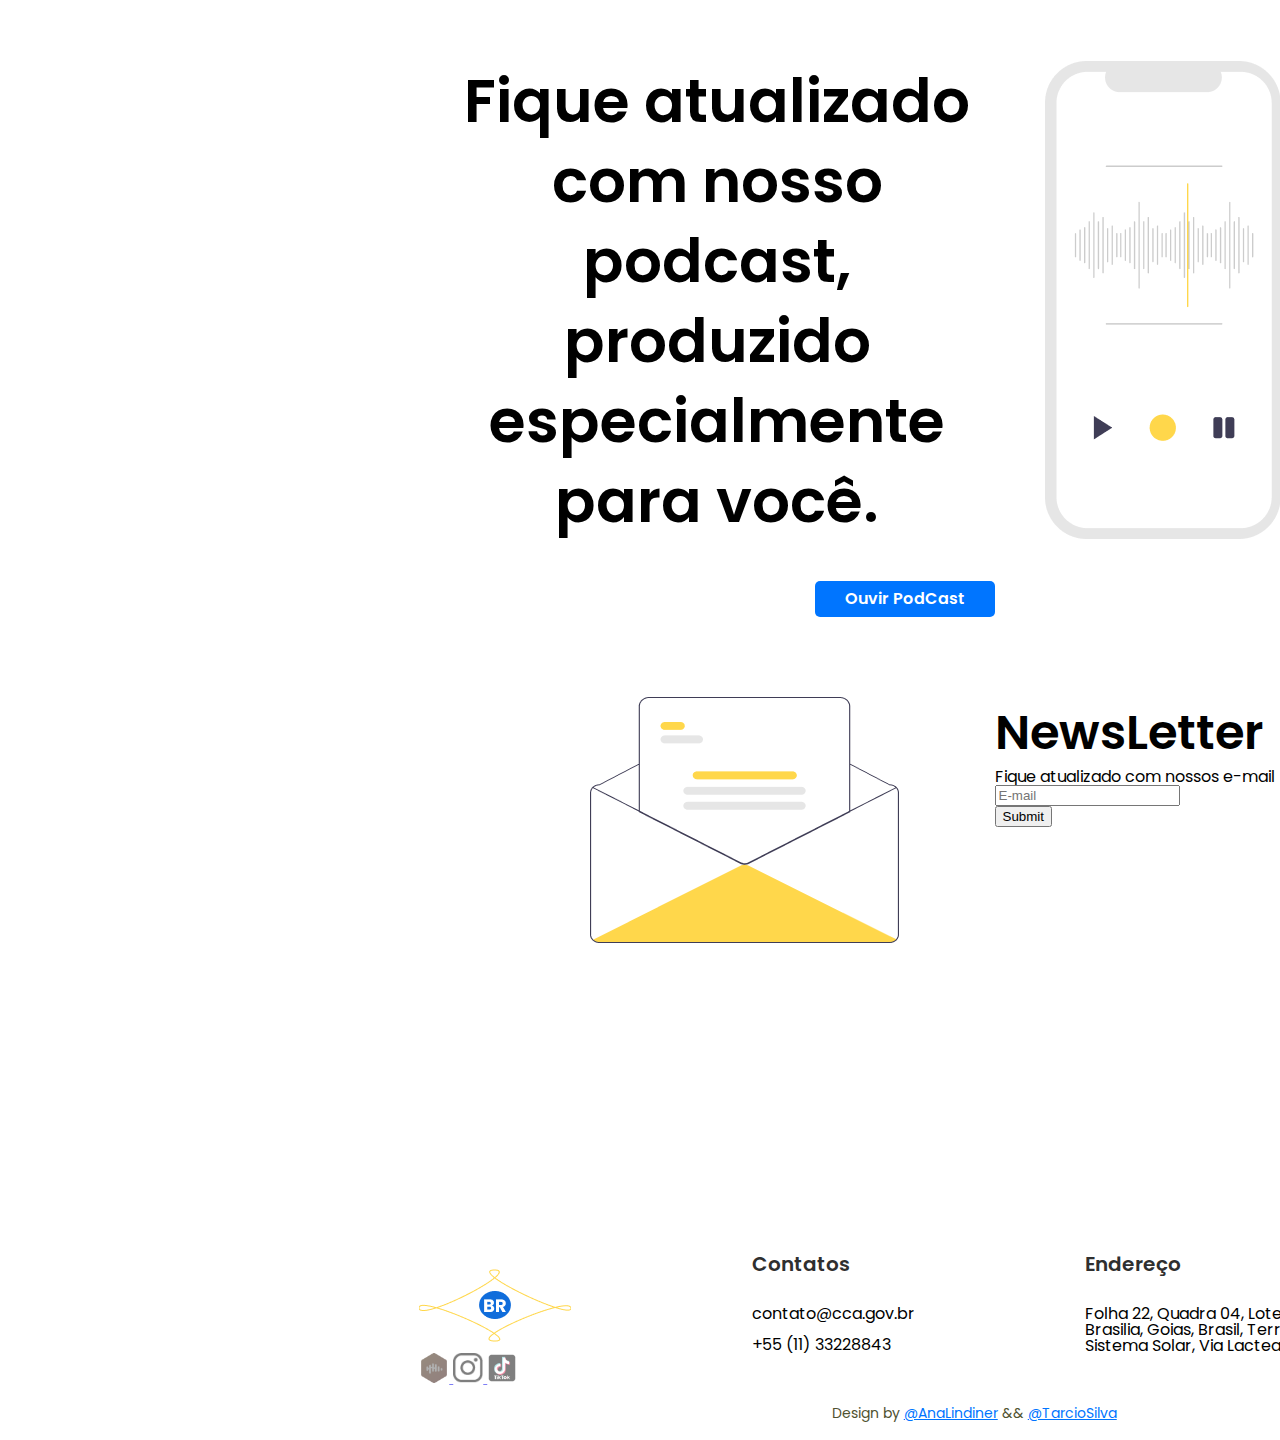
==== commit 4fa873d3: "Add files via upload" ====
--- a/index.html
+++ b/index.html
@@ -1,36 +1,39 @@
 <!DOCTYPE html>
-<html lang="en">
+<html lang="pt-br">
+
 <head>
     <meta charset="UTF-8">
     <meta name="viewport" content="width=device-width, initial-scale=1.0">
-    <title >ComoChegamosAteAqui</title>
+    <title>ComoChegamosAteAqui</title>
     <link rel="icon" type="img" href="img/bandeira.png">
     <link rel="stylesheet" href="css/styles.min.css">
     <link rel="stylesheet" href="css/styles.css">
-    <link href="https://fonts.googleapis.com/css2?family=Poppins:wght@300;400;500;600;700&display=swap" rel="stylesheet">
-    <link href="https://cdn.jsdelivr.net/npm/bootstrap@5.0.0-beta1/dist/css/bootstrap.min.css" rel="stylesheet" integrity="sha384-giJF6kkoqNQ00vy+HMDP7azOuL0xtbfIcaT9wjKHr8RbDVddVHyTfAAsrekwKmP1" crossorigin="anonymous">
-    <script src="js/message.js"></script>
-
-
+    <link href="https://fonts.googleapis.com/css2?family=Poppins:wght@300;400;500;600;700&display=swap"
+        rel="stylesheet">
+    <link href="https://cdn.jsdelivr.net/npm/bootstrap@5.0.0-beta1/dist/css/bootstrap.min.css" rel="stylesheet"
+        integrity="sha384-giJF6kkoqNQ00vy+HMDP7azOuL0xtbfIcaT9wjKHr8RbDVddVHyTfAAsrekwKmP1" crossorigin="anonymous">
+
+    <script src="/script/message.js"></script>
 </head>
+
 <body>
     <div class="box">
         <div class="center">
             <a href='#home' class="logo">
-                <i class="logoB" ></i>
+                <i class="logoB"></i>
             </a>
-            <ul  class="menu"> 
-                <li class="menu__li">
-                    <a href="/index.html" class="menu__link">Home</a>
-                </li>
-                <li class="menu__li">
-                    <a href="blog/contato.html" class="menu__link">Contato</a>
-                </li>
-                <li class="menu__li">    
-                    <a href="blog/sobreNos.html" class="menu__link">Sobre</a>
-                </li>
-                <li class="menu__li">    
-                    <a href="estatisticas.html" class="bt-blue">Impacto</a>
+            <ul class="menu">
+                <li class="menu__li">
+                    <a href="#home" class="menu__link">Home</a>
+                </li>
+                <li class="menu__li">
+                    <a href="/blog/contato.html" class="menu__link">Contato</a>
+                </li>
+                <li class="menu__li">
+                    <a href="/blog/sobreNos.html" class="menu__link">Sobre</a>
+                </li>
+                <li class="menu__li">
+                    <a href="/estatisticas.html" class="bt-blue">Impacto</a>
                 </li>
             </ul>
 
@@ -38,10 +41,11 @@
 
             <div class="apresentacao__box">
                 <div class="apresentacao__descricao">
-                    <h1 id="home"  class="text">Como chegamos ate aqui?</h1>
+                    <h1 id="home" class="text">Como chegamos ate aqui?</h1>
                     <p class="text-sub">A plataforma mais completa e acessivel para todos os Brasileiros</p>
                     <img src="img/pagInicialCima.png" class="dast-box">
-                    <p class="text-compl">Covid-19 e seus impactos na Economia, Educação, Saude Mental,  <br> Profissionais da saúde, Pessoas vuneraveis e FakeNews.</p>
+                    <p class="text-compl">Covid-19 e seus impactos na Economia, Educação, Saude Mental, <br>
+                        Profissionais da saúde, Pessoas vuneraveis e FakeNews.</p>
 
                 </div>
             </div>
@@ -50,24 +54,28 @@
             <div class="center">
                 <div class="alinhar__box">
                     <h1 class="text-QS">Quem somos?</h1>
-                    <p class="text-SubQS">Somo um grupo voltado para apresentar para a sociedade e <br> todos os brasileiro informacoes relevante sobre os impactos <br>e  consequencias do COVID-19 no Brasil.</p>
-                    <a href="/blog/sobreNos.html" class="bt-blue-I" >Sobre nós</a>
+                    <p class="text-SubQS">Somo um grupo voltado para apresentar para a sociedade e <br> todos os
+                        brasileiro informacoes relevante sobre os impactos <br>e consequencias do COVID-19 no Brasil.
+                    </p>
+                    <a href="/blog/sobreNos.html" class="bt-blue-I">Sobre nós</a>
 
                 </div>
                 <div class="imgQuemSomos__box">
-                    <img class="img-quemSomos" src="/img/pagInicialMeio.png" >
-                </div>
-                <div class="clear"></div>
-            </div>
-        </div>    
+                    <img class="img-quemSomos" src="/img/pagInicialMeio.png">
+                </div>
+                <div class="clear"></div>
+            </div>
+        </div>
         <div class="boxBord">
             <div class="center">
                 <div class="imgDast__box">
-                    <img class="img-quemSomos" src="/img/pagInicialMeioDois.png" >
+                    <img class="img-quemSomos" src="/img/pagInicialMeioDois.png">
                 </div>
                 <div class="alinhar__box">
                     <h1 class="text-Dast">Dados sobre os impactos do COVID-19</h1>
-                    <a href="/estatisticas.html" class="bt-blue-alinha"><p class="bt-blue-I">Impacto</p></a>
+                    <a href="/estatisticas.html" class="bt-blue-alinha">
+                        <p class="bt-blue-I">Impacto</p>
+                    </a>
                 </div>
                 <div class="clear"></div>
             </div>
@@ -76,21 +84,21 @@
             <div class="boxPostagens">
                 <div class="centeI">
                     <div class="postD__box">
-                        <h1 class="post-destaque">O aumento das FakeNews no periodo da pandemia e seus efeitos.</h1>
-                        <a href="blog/FankNews.html" class="postagem">
-                        <h5 class="saibaMais">Saiba mais</h5>
-                        </a>
-                    </div>
-                    <div class="postE__box">
-                        <h1 class="post-destaqueI">Saude mental e sua importancia.</h1>
-                        <a href="blog/SaudeMental.html" class="postagem">
-                        <h5 class="saibaMais">Saiba mais</h5>
-                        </a>
-                    </div>
-                    <div class="postD__box">
-                        <h1 class="post-destaque">Educacao, podemos estudar em qualquer lugar?</h1>
-                        <a href="blog/educacao.html" class="postagem">
-                        <h5 class="saibaMais">Saiba mais</h5>
+                        <h1 class="post-destaque">Economia</h1>
+                        <a class="postagem" href="/blog/economia.html">
+                            <h5 class="saibaMais">Saiba mais</h5>
+                        </a>
+                    </div>
+                    <div class="postE__box">
+                        <h1 class="post-destaqueI">Educação</h1>
+                        <a class="postagem" href="/blog/educacao.html">
+                            <h5 class="saibaMais">Saiba mais</h5>
+                        </a>
+                    </div>
+                    <div class="postD__box">
+                        <h1 class="post-destaque">FakeNews </h1>
+                        <a class="postagem" href="/blog/FankNews.html">
+                            <h5 class="saibaMais">Saiba mais</h5>
                         </a>
                     </div>
                     <div class="postE__box">
@@ -98,76 +106,76 @@
                         </a>
                     </div>
                     <div class="postD__box">
-                        <a  class="postagem">
-                        <img src="/img/pagInicialArtgE.png" alt="">
-                        </a>
-                    </div>
-                    <div class="postE__box">
-                        <h1 class="post-destaque"> Quem sao as pessoas vulneraveis que mais soferao com a pandemia?</h1>
-                        <a href="blog/PessoasVulneraveis.html" class="postagem">
-                        <h5 class="saibaMais">Saiba mais</h5>
-                        </a>
-                    </div>
-                    <div class="postD__box">
-                        <h1 class="post-destaque">Os herois da pandemia</h1>
-                        <a href="blog/pDaSaude.html" class="postagem">
-                        <h5 class="saibaMais">Saiba mais</h5>
-                        </a>
-                    </div>
-                    <div class="postE__box">
-                        <h1 class="post-destaque">Economia e as influencia do covid-19.</h1>
-                        <a href="blog/economia.html" class="postagem"></a>
-                        <h5 class="saibaMais">Saiba mais</h5>
+                        <a class="postagem">
+                            <img src="/img/pagInicialArtgE.png" alt="">
+                        </a>
+                    </div>
+                    <div class="postE__box">
+                        <h1 class="post-destaque">Profissionais da Saúde</h1>
+                        <a class="postagem" href="/blog/pDaSaude.html">
+                            <h5 class="saibaMais">Saiba mais</h5>
+                        </a>
+                    </div>
+                    <div class="postD__box">
+                        <h1 class="post-destaque">Pessoas vulneráveis</h1>
+                        <a class="postagem" href="/blog/PessoasVulneraveis.html">
+                            <h5 class="saibaMais">Saiba mais</h5>
+                        </a>
+                    </div>
+                    <div class="postE__box">
+                        <h1 class="post-destaque">Saúde Mental</h1>
+                        <a class="postagem" href="/blog/SaudeMental.html">
+                            <h5 class="saibaMais">Saiba mais</h5>
                         </a>
                     </div>
                 </div>
                 <div class="clear"></div>
             </div>
             <div class="boxInsta">
-                <div class="centerI">
-                    <div class="linha-insta"> 
-                        <div class="insta-response">
-                            <div class="insta-pos">
-                                <a href="https://www.instagram.com/p/CJB_uOtD7ro/?utm_source=ig_web_copy_link">
-                                    <img src="img/2.png" alt="pj" class="img" width="800" height="400">
-                                </a>
-                            </div>
-                        </div>
-                        <div class="insta-response">
-                            <div class="insta-pos">
-                                <a href="https://www.instagram.com/p/CJB_uOtD7ro/?utm_source=ig_web_copy_link">
-                                    <img src="img/1.png" alt="pj" class="img" width="800" height="400">
-                                </a>
-                            </div>
-                        </div>
-                        <div class="insta-response">
-                            <div class="insta-pos">
-                                <a href="https://www.instagram.com/p/CJB_uOtD7ro/?utm_source=ig_web_copy_link">
-                                    <img src="img/3.png" alt="pj" class="img" width="800" height="400">
+                <div class="centeri">
+                    <div class="linha-insta">
+                        <div class="insta-response">
+                            <div class="insta-pos">
+                                <a href="https://www.instagram.com/p/CJB_uOtD7ro/?utm_source=ig_web_copy_link">
+                                    <img src="img/pj.jpg" alt="pj" class="img" width="800" height="400">
+                                </a>
+                            </div>
+                        </div>
+                        <div class="insta-response">
+                            <div class="insta-pos">
+                                <a href="https://www.instagram.com/p/CJB_uOtD7ro/?utm_source=ig_web_copy_link">
+                                    <img src="img/pj.jpg" alt="pj" class="img" width="800" height="400">
+                                </a>
+                            </div>
+                        </div>
+                        <div class="insta-response">
+                            <div class="insta-pos">
+                                <a href="https://www.instagram.com/p/CJB_uOtD7ro/?utm_source=ig_web_copy_link">
+                                    <img src="img/pj.jpg" alt="pj" class="img" width="800" height="400">
                                 </a>
                             </div>
                         </div>
                         <div class="clear"></div>
                     </div>
-                    <div class="linha-insta1"> 
-                        <div class="insta-response">
-                            <div class="insta-pos">
-                                <a href="https://www.instagram.com/p/CJB_uOtD7ro/?utm_source=ig_web_copy_link">
-                                    <img src="img/4.png" alt="pj" class="img" width="800" height="400">
-                                </a>
-                            </div>
-                        </div>
-                        <div class="insta-response">
-                            <div class="insta-pos">
-                                <a href="https://www.instagram.com/p/CJB_uOtD7ro/?utm_source=ig_web_copy_link">
-                                    <img src="img/5.png" alt="pj" class="img" width="800" height="400">
-                                </a>
-                            </div>
-                        </div>
-                        <div class="insta-response">
-                            <div class="insta-pos">
-                                <a href="https://www.instagram.com/p/CJB_uOtD7ro/?utm_source=ig_web_copy_link">
-                                    <img src="img/6.png" alt="pj" class="img" width="800" height="400">
+                    <div class="linha-insta1">
+                        <div class="insta-response">
+                            <div class="insta-pos">
+                                <a href="https://www.instagram.com/p/CJB_uOtD7ro/?utm_source=ig_web_copy_link">
+                                    <img src="img/pj.jpg" alt="pj" class="img" width="800" height="400">
+                                </a>
+                            </div>
+                        </div>
+                        <div class="insta-response">
+                            <div class="insta-pos">
+                                <a href="https://www.instagram.com/p/CJB_uOtD7ro/?utm_source=ig_web_copy_link">
+                                    <img src="img/pj.jpg" alt="pj" class="img" width="800" height="400">
+                                </a>
+                            </div>
+                        </div>
+                        <div class="insta-response">
+                            <div class="insta-pos">
+                                <a href="https://www.instagram.com/p/CJB_uOtD7ro/?utm_source=ig_web_copy_link">
+                                    <img src="img/pj.jpg" alt="pj" class="img" width="800" height="400">
                                 </a>
                             </div>
                         </div>
@@ -179,7 +187,7 @@
                 <div class="center">
                     <div class="alinhar__box">
                         <h1 class="text-PC">Fique atualizado com nosso podcast, produzido especialmente para você.</h1>
-                        <a href="https://castbox.fm/ch/3639564" class="bt-blue-I" >Ouvir PodCast</a>
+                        <a href="/blog/blog.html" class="bt-blue-I">Ouvir PodCast</a>
                     </div>
                     <div class="imgQuemSomos__box">
                         <img class="img-podCast" src="img/pagPodcast.png">
@@ -191,15 +199,16 @@
                 <div class="boxBord">
                     <div class="center">
                         <div class="imgDast__box">
-                            <img class="img-News" src="/img/pagNewsletter.png" >
+                            <img class="img-News" src="/img/pagNewsletter.png">
                         </div>
                         <div class="alinhar__box">
                             <h1 class="text-News">NewsLetter</h1>
                             <p>Fique atualizado com nossos e-mail</p>
                             <form>
                                 <div class="mb-3">
-                                  <label for="exampleInputEmail1" class="form-label"></label>
-                                  <input type="email" placeholder="E-mail" class="form-control" id="exampleInputEmail1" aria-describedby="emailHelp">
+                                    <label for="exampleInputEmail1" class="form-label"></label>
+                                    <input type="email" placeholder="E-mail" class="form-control"
+                                        id="exampleInputEmail1" aria-describedby="emailHelp">
                                 </div>
                                 <button type="submit" class="btn btn-primary" onclick="newslatter()">Submit</button>
                             </form>
@@ -217,23 +226,23 @@
             <div class="center">
                 <div class="foter-box">
                     <div class="log-rodap">
-                    <i class="logoB"></i>
-                    <br>
+                        <i class="logoB"></i>
+                        <br>
                     </div>
                     <div>
                         <br><br>
-                        <a href='#' class="logo-rodape">    
+                        <a href='#' class="logo-rodape">
                             <img src="/img/logoPodcast.png" alt="PodCast" width="30" height="30">
                         </a>
-                        <a href='#' class="logo-rodape">   
+                        <a href='#' class="logo-rodape">
                             <img src="/img/logoInstagram.png" alt="Instagram" width="30" height="30">
                         </a>
-                        <a href='#' class="logo-rodape">   
+                        <a href='#' class="logo-rodape">
                             <img src="/img/logoTiktok.png" alt="Tiktok" width="30" height="30">
                         </a>
                     </div>
                 </div>
-                   
+
                 <div class="foter-menu-box">
                     <strong class="foter-title">Contatos</strong>
                     <p class="foter-menu"> contato@cca.gov.br</p>
@@ -243,18 +252,20 @@
                 <div class="foter-menu-box">
                     <strong class="foter-title">Endereço </strong>
                     <p>Folha 22, Quadra 04, Lote Especial, s/n.º -<br>
-                       Brasilia, Goias, Brasil, Terra,<br> 
-                       Sistema Solar, Via Lactea</p>
+                        Brasilia, Goias, Brasil, Terra,<br>
+                        Sistema Solar, Via Lactea</p>
                 </div>
                 <div class="clear"></div>
             </div>
             <div class="foter-auto">
-                <p>Design by <a href="https://www.instagram.com/analindiner/">@AnaLindiner</a> && 
-
-                            <a href="https://www.instagram.com/tarciosillva7/"> @TarcioSilva</a></p>
+                <p>Design by <a href="https://www.instagram.com/analindiner/">@AnaLindiner</a> &&
+
+                    <a href="https://www.instagram.com/tarciosillva7/"> @TarcioSilva</a>
+                </p>
 
             </div>
         </div>
     </div>
 </body>
-</html>
+
+</html>--- a/css/styles.css
+++ b/css/styles.css
@@ -119,18 +119,6 @@
     left: -39px;
     top: 2182px;
 }
-.post-box-dia{
-    background: url("../img/pagblogInicio.png") no-repeat center 0;
-    width: 1677px;
-    height: 2043px;
-    left: 129px;
-    top: 712px;
-
-}
-.post-box-dia{
-    padding-top: 20px;
-    padding-left: 50px;
-}
 
 .text{
     font-weight: 600;
@@ -409,9 +397,6 @@
 }
 
 
-
-
-
 @media only screen and (max-width: 700px) {
     .insta-response {
       width: 49.99999%;
@@ -422,101 +407,4 @@
     .insta-response {
       width: 100%;
     }
-}
-
-
-/*postagens*/
-.post-box{
-    padding: 90px;
-
-}
-.post-box{
-    padding-top: 100px;
-}
-.text-post{
-    font-family: Poppins;
-    font-style: normal;
-    font-weight: 600;
-    font-size: 48px;
-    line-height: 72px;
-    text-align: center;
-    
-    color: #000000;
-    
-}
-.redesociais-box{
-    padding: 10px;
-}
-.autor-post{
-    width: 15%;
-    float: left;
-    padding-top: 50px;
-}
-.referencia-autor{
-    font-weight: 600;
-    font-size: 18px;
-    line-height: 27px;
-    text-align: left;
-
-    width: 85%;
-    float: right;
-    padding-top: 100px;
-}
-
-.postagen{
-    padding-top: 10px;
-}
-
-.post{
-    font-family: Poppins;
-    font-style: normal;
-    font-weight: normal;
-    font-size: 34px;
-    line-height: 36px;
-    text-align: justify;
-    
-    color: #000000;
-}
-
-
-/* sobre nos*/
-.perfilI{
-    width: 50%;
-    float: left;
-    padding-top: 160px;
-}
-.sobre-box{
-    width: 50%;
-    float: left;
-    padding-top: 100px;
-}
-.redes-sobre-nos, .nome{
-    padding-left: 90px;
-}
-.nome{
-    font-family: Poppins;
-font-style: normal;
-font-weight: 600;
-font-size: 35px;
-line-height: 52px;
-
-color: #000000;
-}
-.text-Sobre{
-    font-family: Poppins;
-    font-style: normal;
-    font-weight: 600;
-    font-size: 48px;
-    line-height: 72px;
-    text-align: center;
-    
-    color: #000000;
-}
-.text-nos{
-    font-family: Poppins;
-    font-style: normal;
-    font-weight: normal;
-    font-size: 35px;
-    line-height: 52px;
-    text-align: justify;
 }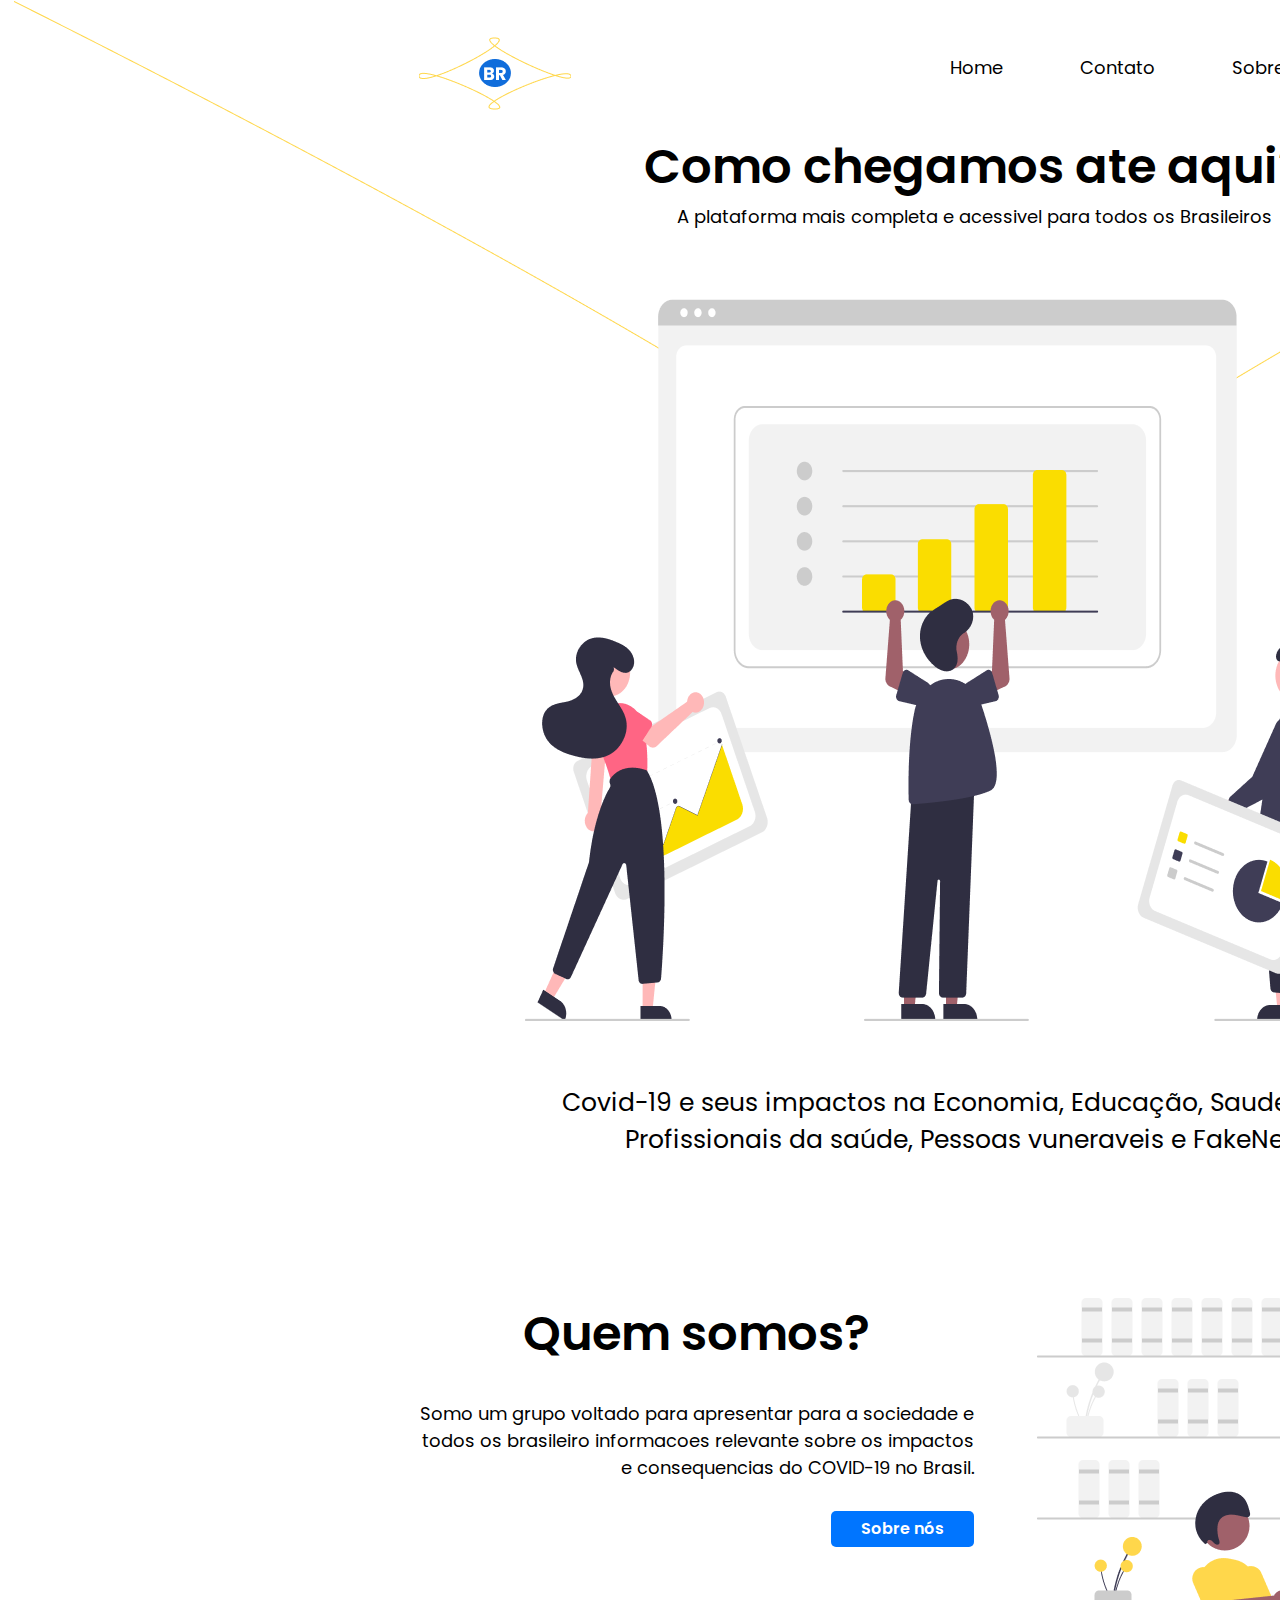
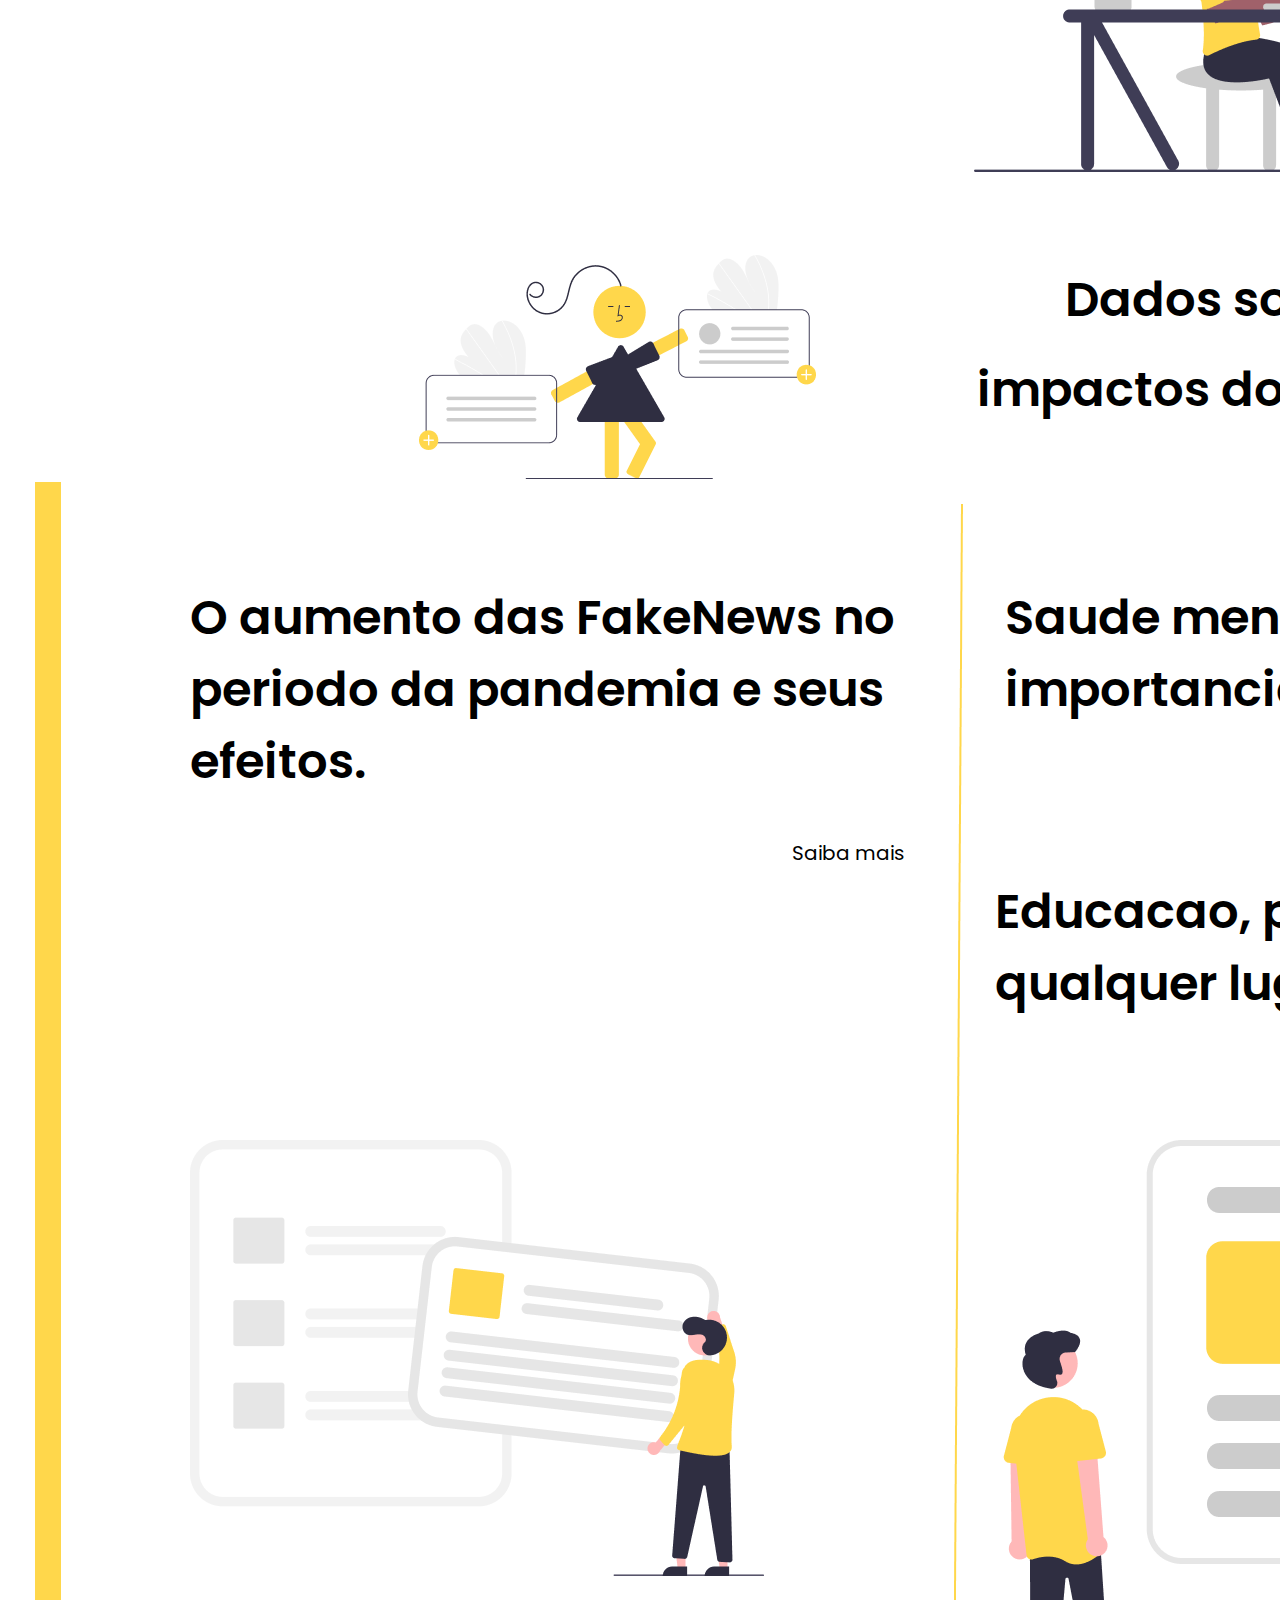
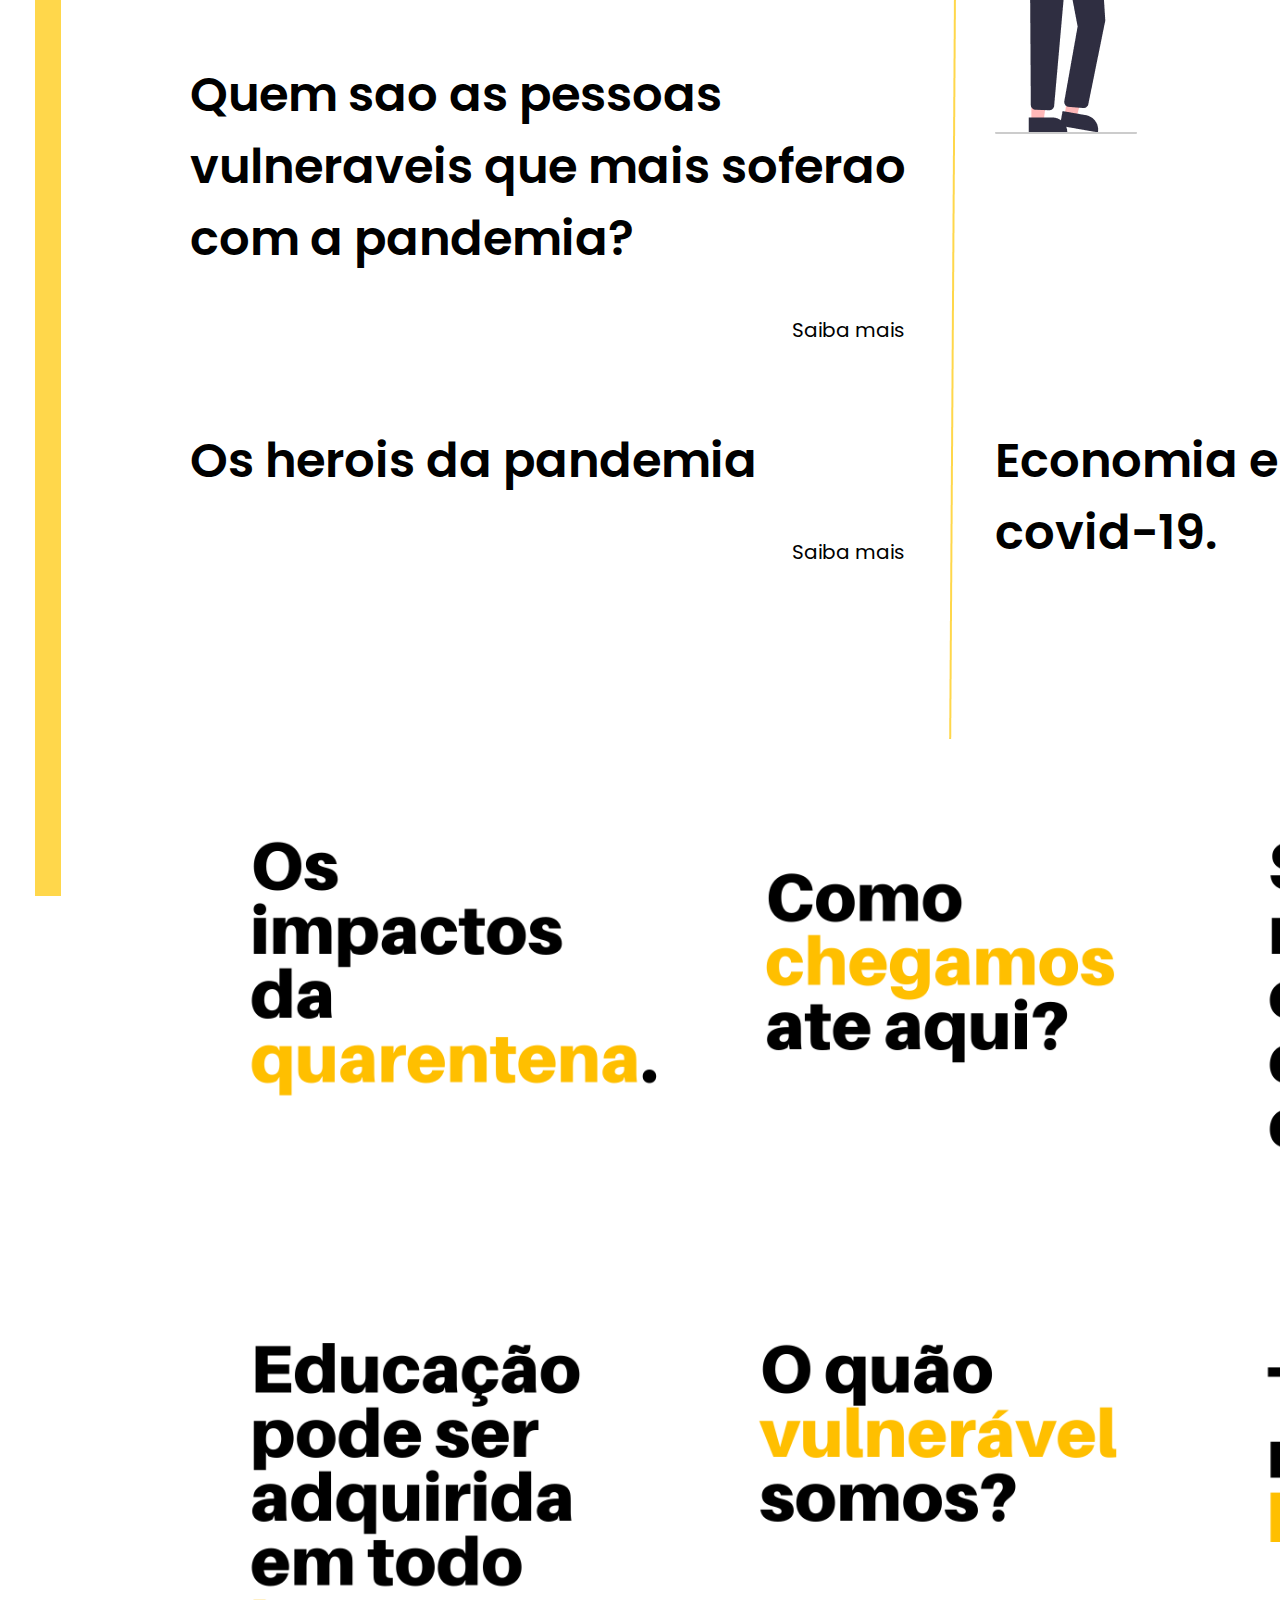
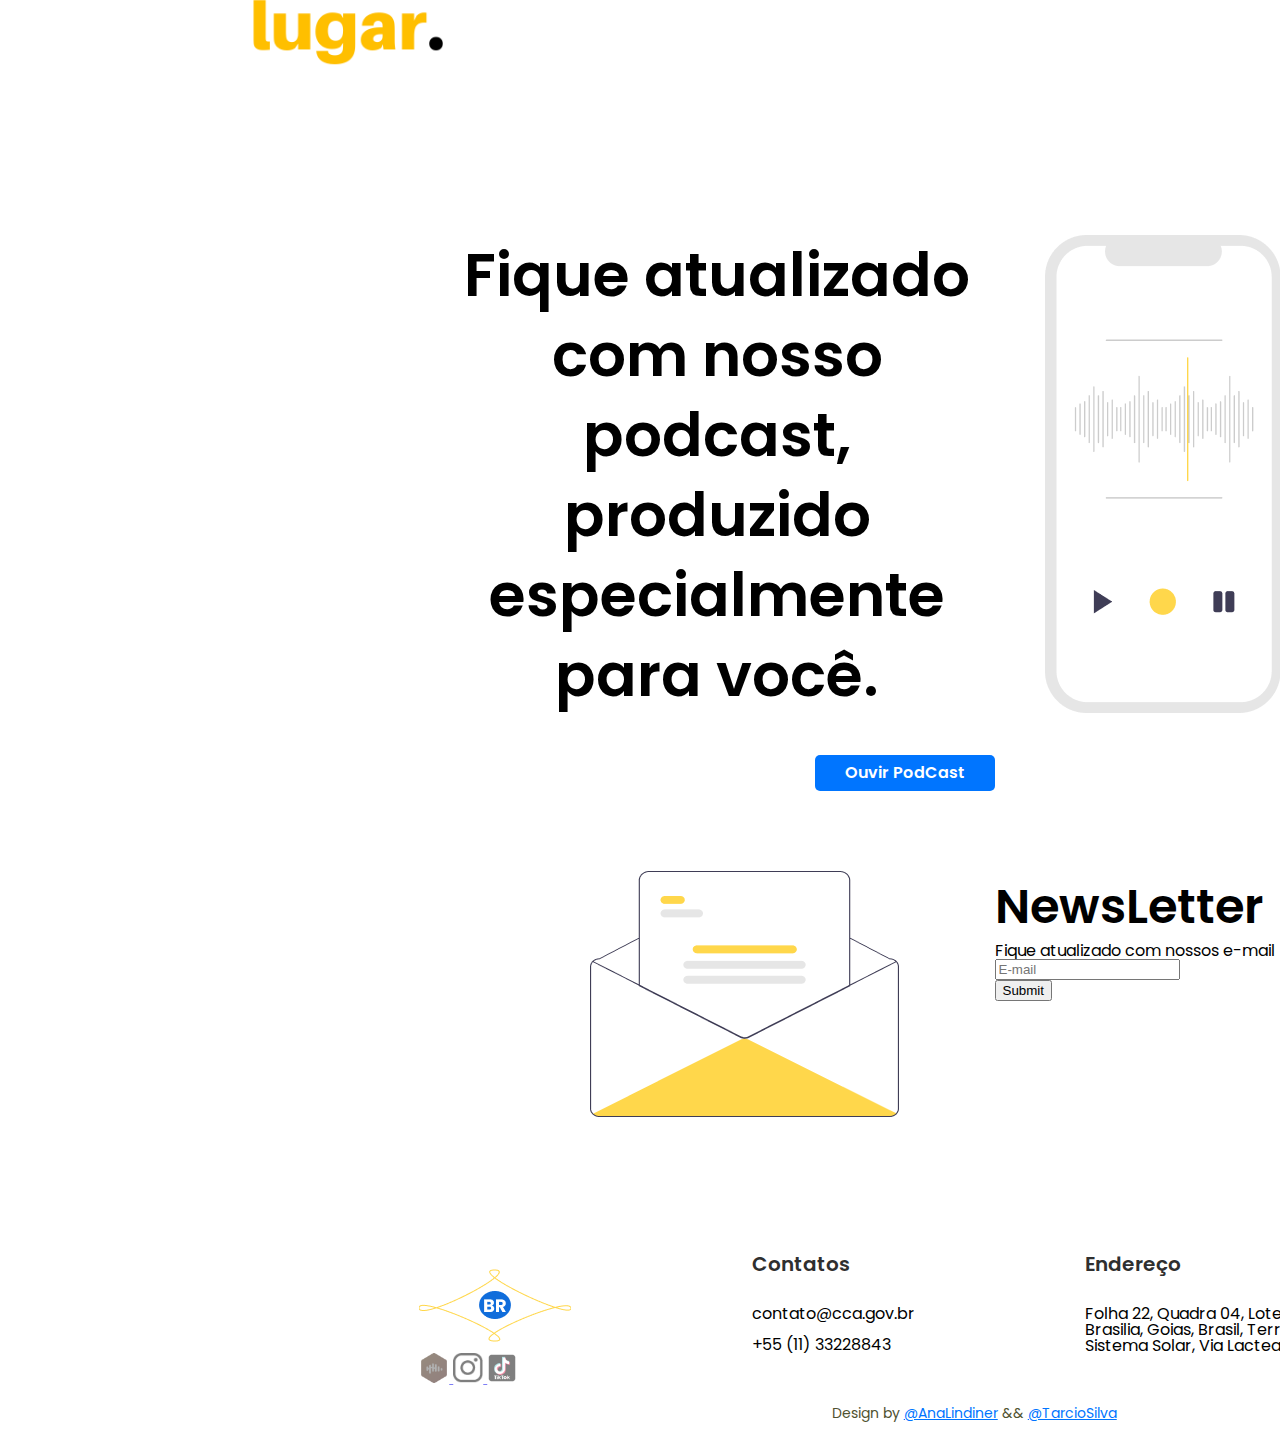
==== commit af8f4485: "Add files via upload" ====
--- a/index.html
+++ b/index.html
@@ -1,39 +1,36 @@
 <!DOCTYPE html>
-<html lang="pt-br">
-
+<html lang="en">
 <head>
     <meta charset="UTF-8">
     <meta name="viewport" content="width=device-width, initial-scale=1.0">
-    <title>ComoChegamosAteAqui</title>
+    <title >ComoChegamosAteAqui</title>
     <link rel="icon" type="img" href="img/bandeira.png">
     <link rel="stylesheet" href="css/styles.min.css">
     <link rel="stylesheet" href="css/styles.css">
-    <link href="https://fonts.googleapis.com/css2?family=Poppins:wght@300;400;500;600;700&display=swap"
-        rel="stylesheet">
-    <link href="https://cdn.jsdelivr.net/npm/bootstrap@5.0.0-beta1/dist/css/bootstrap.min.css" rel="stylesheet"
-        integrity="sha384-giJF6kkoqNQ00vy+HMDP7azOuL0xtbfIcaT9wjKHr8RbDVddVHyTfAAsrekwKmP1" crossorigin="anonymous">
-
-    <script src="/script/message.js"></script>
+    <link href="https://fonts.googleapis.com/css2?family=Poppins:wght@300;400;500;600;700&display=swap" rel="stylesheet">
+    <link href="https://cdn.jsdelivr.net/npm/bootstrap@5.0.0-beta1/dist/css/bootstrap.min.css" rel="stylesheet" integrity="sha384-giJF6kkoqNQ00vy+HMDP7azOuL0xtbfIcaT9wjKHr8RbDVddVHyTfAAsrekwKmP1" crossorigin="anonymous">
+    <script src="js/message.js"></script>
+
+
 </head>
-
 <body>
     <div class="box">
         <div class="center">
             <a href='#home' class="logo">
-                <i class="logoB"></i>
+                <i class="logoB" ></i>
             </a>
-            <ul class="menu">
+            <ul  class="menu"> 
                 <li class="menu__li">
                     <a href="#home" class="menu__link">Home</a>
                 </li>
                 <li class="menu__li">
                     <a href="/blog/contato.html" class="menu__link">Contato</a>
                 </li>
-                <li class="menu__li">
+                <li class="menu__li">    
                     <a href="/blog/sobreNos.html" class="menu__link">Sobre</a>
                 </li>
-                <li class="menu__li">
-                    <a href="/estatisticas.html" class="bt-blue">Impacto</a>
+                <li class="menu__li">    
+                    <a href="estatisticas.html" class="bt-blue">Impacto</a>
                 </li>
             </ul>
 
@@ -41,11 +38,10 @@
 
             <div class="apresentacao__box">
                 <div class="apresentacao__descricao">
-                    <h1 id="home" class="text">Como chegamos ate aqui?</h1>
+                    <h1 id="home"  class="text">Como chegamos ate aqui?</h1>
                     <p class="text-sub">A plataforma mais completa e acessivel para todos os Brasileiros</p>
                     <img src="img/pagInicialCima.png" class="dast-box">
-                    <p class="text-compl">Covid-19 e seus impactos na Economia, Educação, Saude Mental, <br>
-                        Profissionais da saúde, Pessoas vuneraveis e FakeNews.</p>
+                    <p class="text-compl">Covid-19 e seus impactos na Economia, Educação, Saude Mental,  <br> Profissionais da saúde, Pessoas vuneraveis e FakeNews.</p>
 
                 </div>
             </div>
@@ -54,28 +50,24 @@
             <div class="center">
                 <div class="alinhar__box">
                     <h1 class="text-QS">Quem somos?</h1>
-                    <p class="text-SubQS">Somo um grupo voltado para apresentar para a sociedade e <br> todos os
-                        brasileiro informacoes relevante sobre os impactos <br>e consequencias do COVID-19 no Brasil.
-                    </p>
-                    <a href="/blog/sobreNos.html" class="bt-blue-I">Sobre nós</a>
+                    <p class="text-SubQS">Somo um grupo voltado para apresentar para a sociedade e <br> todos os brasileiro informacoes relevante sobre os impactos <br>e  consequencias do COVID-19 no Brasil.</p>
+                    <a href="/blog/sobreNos.html" class="bt-blue-I" >Sobre nós</a>
 
                 </div>
                 <div class="imgQuemSomos__box">
-                    <img class="img-quemSomos" src="/img/pagInicialMeio.png">
-                </div>
-                <div class="clear"></div>
-            </div>
-        </div>
+                    <img class="img-quemSomos" src="/img/pagInicialMeio.png" >
+                </div>
+                <div class="clear"></div>
+            </div>
+        </div>    
         <div class="boxBord">
             <div class="center">
                 <div class="imgDast__box">
-                    <img class="img-quemSomos" src="/img/pagInicialMeioDois.png">
+                    <img class="img-quemSomos" src="/img/pagInicialMeioDois.png" >
                 </div>
                 <div class="alinhar__box">
                     <h1 class="text-Dast">Dados sobre os impactos do COVID-19</h1>
-                    <a href="/estatisticas.html" class="bt-blue-alinha">
-                        <p class="bt-blue-I">Impacto</p>
-                    </a>
+                    <a href="/estatisticas.html" class="bt-blue-alinha"><p class="bt-blue-I">Impacto</p></a>
                 </div>
                 <div class="clear"></div>
             </div>
@@ -84,21 +76,21 @@
             <div class="boxPostagens">
                 <div class="centeI">
                     <div class="postD__box">
-                        <h1 class="post-destaque">Economia</h1>
-                        <a class="postagem" href="/blog/economia.html">
-                            <h5 class="saibaMais">Saiba mais</h5>
-                        </a>
-                    </div>
-                    <div class="postE__box">
-                        <h1 class="post-destaqueI">Educação</h1>
-                        <a class="postagem" href="/blog/educacao.html">
-                            <h5 class="saibaMais">Saiba mais</h5>
-                        </a>
-                    </div>
-                    <div class="postD__box">
-                        <h1 class="post-destaque">FakeNews </h1>
-                        <a class="postagem" href="/blog/FankNews.html">
-                            <h5 class="saibaMais">Saiba mais</h5>
+                        <h1 class="post-destaque">O aumento das FakeNews no periodo da pandemia e seus efeitos.</h1>
+                        <a href="blog/FankNews.html" class="postagem">
+                        <h5 class="saibaMais">Saiba mais</h5>
+                        </a>
+                    </div>
+                    <div class="postE__box">
+                        <h1 class="post-destaqueI">Saude mental e sua importancia.</h1>
+                        <a href="blog/SaudeMental.html" class="postagem">
+                        <h5 class="saibaMais">Saiba mais</h5>
+                        </a>
+                    </div>
+                    <div class="postD__box">
+                        <h1 class="post-destaque">Educacao, podemos estudar em qualquer lugar?</h1>
+                        <a href="blog/educacao.html" class="postagem">
+                        <h5 class="saibaMais">Saiba mais</h5>
                         </a>
                     </div>
                     <div class="postE__box">
@@ -106,76 +98,76 @@
                         </a>
                     </div>
                     <div class="postD__box">
-                        <a class="postagem">
-                            <img src="/img/pagInicialArtgE.png" alt="">
-                        </a>
-                    </div>
-                    <div class="postE__box">
-                        <h1 class="post-destaque">Profissionais da Saúde</h1>
-                        <a class="postagem" href="/blog/pDaSaude.html">
-                            <h5 class="saibaMais">Saiba mais</h5>
-                        </a>
-                    </div>
-                    <div class="postD__box">
-                        <h1 class="post-destaque">Pessoas vulneráveis</h1>
-                        <a class="postagem" href="/blog/PessoasVulneraveis.html">
-                            <h5 class="saibaMais">Saiba mais</h5>
-                        </a>
-                    </div>
-                    <div class="postE__box">
-                        <h1 class="post-destaque">Saúde Mental</h1>
-                        <a class="postagem" href="/blog/SaudeMental.html">
-                            <h5 class="saibaMais">Saiba mais</h5>
+                        <a  class="postagem">
+                        <img src="/img/pagInicialArtgE.png" alt="">
+                        </a>
+                    </div>
+                    <div class="postE__box">
+                        <h1 class="post-destaque"> Quem sao as pessoas vulneraveis que mais soferao com a pandemia?</h1>
+                        <a href="blog/PessoasVulneraveis.html" class="postagem">
+                        <h5 class="saibaMais">Saiba mais</h5>
+                        </a>
+                    </div>
+                    <div class="postD__box">
+                        <h1 class="post-destaque">Os herois da pandemia</h1>
+                        <a href="blog/pDaSaude.html" class="postagem">
+                        <h5 class="saibaMais">Saiba mais</h5>
+                        </a>
+                    </div>
+                    <div class="postE__box">
+                        <h1 class="post-destaque">Economia e as influencia do covid-19.</h1>
+                        <a href="blog/economia.html" class="postagem"></a>
+                        <h5 class="saibaMais">Saiba mais</h5>
                         </a>
                     </div>
                 </div>
                 <div class="clear"></div>
             </div>
             <div class="boxInsta">
-                <div class="centeri">
-                    <div class="linha-insta">
-                        <div class="insta-response">
-                            <div class="insta-pos">
-                                <a href="https://www.instagram.com/p/CJB_uOtD7ro/?utm_source=ig_web_copy_link">
-                                    <img src="img/pj.jpg" alt="pj" class="img" width="800" height="400">
-                                </a>
-                            </div>
-                        </div>
-                        <div class="insta-response">
-                            <div class="insta-pos">
-                                <a href="https://www.instagram.com/p/CJB_uOtD7ro/?utm_source=ig_web_copy_link">
-                                    <img src="img/pj.jpg" alt="pj" class="img" width="800" height="400">
-                                </a>
-                            </div>
-                        </div>
-                        <div class="insta-response">
-                            <div class="insta-pos">
-                                <a href="https://www.instagram.com/p/CJB_uOtD7ro/?utm_source=ig_web_copy_link">
-                                    <img src="img/pj.jpg" alt="pj" class="img" width="800" height="400">
+                <div class="centerI">
+                    <div class="linha-insta"> 
+                        <div class="insta-response">
+                            <div class="insta-pos">
+                                <a href="https://www.instagram.com/p/CJB_uOtD7ro/?utm_source=ig_web_copy_link">
+                                    <img src="img/2.png" alt="pj" class="img" width="800" height="400">
+                                </a>
+                            </div>
+                        </div>
+                        <div class="insta-response">
+                            <div class="insta-pos">
+                                <a href="https://www.instagram.com/p/CJB_uOtD7ro/?utm_source=ig_web_copy_link">
+                                    <img src="img/1.png" alt="pj" class="img" width="800" height="400">
+                                </a>
+                            </div>
+                        </div>
+                        <div class="insta-response">
+                            <div class="insta-pos">
+                                <a href="https://www.instagram.com/p/CJB_uOtD7ro/?utm_source=ig_web_copy_link">
+                                    <img src="img/3.png" alt="pj" class="img" width="800" height="400">
                                 </a>
                             </div>
                         </div>
                         <div class="clear"></div>
                     </div>
-                    <div class="linha-insta1">
-                        <div class="insta-response">
-                            <div class="insta-pos">
-                                <a href="https://www.instagram.com/p/CJB_uOtD7ro/?utm_source=ig_web_copy_link">
-                                    <img src="img/pj.jpg" alt="pj" class="img" width="800" height="400">
-                                </a>
-                            </div>
-                        </div>
-                        <div class="insta-response">
-                            <div class="insta-pos">
-                                <a href="https://www.instagram.com/p/CJB_uOtD7ro/?utm_source=ig_web_copy_link">
-                                    <img src="img/pj.jpg" alt="pj" class="img" width="800" height="400">
-                                </a>
-                            </div>
-                        </div>
-                        <div class="insta-response">
-                            <div class="insta-pos">
-                                <a href="https://www.instagram.com/p/CJB_uOtD7ro/?utm_source=ig_web_copy_link">
-                                    <img src="img/pj.jpg" alt="pj" class="img" width="800" height="400">
+                    <div class="linha-insta1"> 
+                        <div class="insta-response">
+                            <div class="insta-pos">
+                                <a href="https://www.instagram.com/p/CJB_uOtD7ro/?utm_source=ig_web_copy_link">
+                                    <img src="img/4.png" alt="pj" class="img" width="800" height="400">
+                                </a>
+                            </div>
+                        </div>
+                        <div class="insta-response">
+                            <div class="insta-pos">
+                                <a href="https://www.instagram.com/p/CJB_uOtD7ro/?utm_source=ig_web_copy_link">
+                                    <img src="img/5.png" alt="pj" class="img" width="800" height="400">
+                                </a>
+                            </div>
+                        </div>
+                        <div class="insta-response">
+                            <div class="insta-pos">
+                                <a href="https://www.instagram.com/p/CJB_uOtD7ro/?utm_source=ig_web_copy_link">
+                                    <img src="img/6.png" alt="pj" class="img" width="800" height="400">
                                 </a>
                             </div>
                         </div>
@@ -187,7 +179,7 @@
                 <div class="center">
                     <div class="alinhar__box">
                         <h1 class="text-PC">Fique atualizado com nosso podcast, produzido especialmente para você.</h1>
-                        <a href="/blog/blog.html" class="bt-blue-I">Ouvir PodCast</a>
+                        <a href="https://castbox.fm/ch/3639564" class="bt-blue-I" >Ouvir PodCast</a>
                     </div>
                     <div class="imgQuemSomos__box">
                         <img class="img-podCast" src="img/pagPodcast.png">
@@ -199,16 +191,15 @@
                 <div class="boxBord">
                     <div class="center">
                         <div class="imgDast__box">
-                            <img class="img-News" src="/img/pagNewsletter.png">
+                            <img class="img-News" src="/img/pagNewsletter.png" >
                         </div>
                         <div class="alinhar__box">
                             <h1 class="text-News">NewsLetter</h1>
                             <p>Fique atualizado com nossos e-mail</p>
                             <form>
                                 <div class="mb-3">
-                                    <label for="exampleInputEmail1" class="form-label"></label>
-                                    <input type="email" placeholder="E-mail" class="form-control"
-                                        id="exampleInputEmail1" aria-describedby="emailHelp">
+                                  <label for="exampleInputEmail1" class="form-label"></label>
+                                  <input type="email" placeholder="E-mail" class="form-control" id="exampleInputEmail1" aria-describedby="emailHelp">
                                 </div>
                                 <button type="submit" class="btn btn-primary" onclick="newslatter()">Submit</button>
                             </form>
@@ -226,23 +217,23 @@
             <div class="center">
                 <div class="foter-box">
                     <div class="log-rodap">
-                        <i class="logoB"></i>
-                        <br>
+                    <i class="logoB"></i>
+                    <br>
                     </div>
                     <div>
                         <br><br>
-                        <a href='#' class="logo-rodape">
+                        <a href='#' class="logo-rodape">    
                             <img src="/img/logoPodcast.png" alt="PodCast" width="30" height="30">
                         </a>
-                        <a href='#' class="logo-rodape">
+                        <a href='#' class="logo-rodape">   
                             <img src="/img/logoInstagram.png" alt="Instagram" width="30" height="30">
                         </a>
-                        <a href='#' class="logo-rodape">
+                        <a href='#' class="logo-rodape">   
                             <img src="/img/logoTiktok.png" alt="Tiktok" width="30" height="30">
                         </a>
                     </div>
                 </div>
-
+                   
                 <div class="foter-menu-box">
                     <strong class="foter-title">Contatos</strong>
                     <p class="foter-menu"> contato@cca.gov.br</p>
@@ -252,20 +243,18 @@
                 <div class="foter-menu-box">
                     <strong class="foter-title">Endereço </strong>
                     <p>Folha 22, Quadra 04, Lote Especial, s/n.º -<br>
-                        Brasilia, Goias, Brasil, Terra,<br>
-                        Sistema Solar, Via Lactea</p>
+                       Brasilia, Goias, Brasil, Terra,<br> 
+                       Sistema Solar, Via Lactea</p>
                 </div>
                 <div class="clear"></div>
             </div>
             <div class="foter-auto">
-                <p>Design by <a href="https://www.instagram.com/analindiner/">@AnaLindiner</a> &&
-
-                    <a href="https://www.instagram.com/tarciosillva7/"> @TarcioSilva</a>
-                </p>
+                <p>Design by <a href="https://www.instagram.com/analindiner/">@AnaLindiner</a> && 
+
+                            <a href="https://www.instagram.com/tarciosillva7/"> @TarcioSilva</a></p>
 
             </div>
         </div>
     </div>
 </body>
-
 </html>--- a/css/styles.css
+++ b/css/styles.css
@@ -119,6 +119,18 @@
     left: -39px;
     top: 2182px;
 }
+.post-box-dia{
+    background: url("../img/pagblogInicio.png") no-repeat center 0;
+    width: 1677px;
+    height: 2043px;
+    left: 129px;
+    top: 712px;
+
+}
+.post-box-dia{
+    padding-top: 20px;
+    padding-left: 50px;
+}
 
 .text{
     font-weight: 600;
@@ -397,6 +409,9 @@
 }
 
 
+
+
+
 @media only screen and (max-width: 700px) {
     .insta-response {
       width: 49.99999%;
@@ -407,4 +422,101 @@
     .insta-response {
       width: 100%;
     }
+}
+
+
+/*postagens*/
+.post-box{
+    padding: 90px;
+
+}
+.post-box{
+    padding-top: 100px;
+}
+.text-post{
+    font-family: Poppins;
+    font-style: normal;
+    font-weight: 600;
+    font-size: 48px;
+    line-height: 72px;
+    text-align: center;
+    
+    color: #000000;
+    
+}
+.redesociais-box{
+    padding: 10px;
+}
+.autor-post{
+    width: 15%;
+    float: left;
+    padding-top: 50px;
+}
+.referencia-autor{
+    font-weight: 600;
+    font-size: 18px;
+    line-height: 27px;
+    text-align: left;
+
+    width: 85%;
+    float: right;
+    padding-top: 100px;
+}
+
+.postagen{
+    padding-top: 10px;
+}
+
+.post{
+    font-family: Poppins;
+    font-style: normal;
+    font-weight: normal;
+    font-size: 34px;
+    line-height: 36px;
+    text-align: justify;
+    
+    color: #000000;
+}
+
+
+/* sobre nos*/
+.perfilI{
+    width: 50%;
+    float: left;
+    padding-top: 160px;
+}
+.sobre-box{
+    width: 50%;
+    float: left;
+    padding-top: 100px;
+}
+.redes-sobre-nos, .nome{
+    padding-left: 90px;
+}
+.nome{
+    font-family: Poppins;
+font-style: normal;
+font-weight: 600;
+font-size: 35px;
+line-height: 52px;
+
+color: #000000;
+}
+.text-Sobre{
+    font-family: Poppins;
+    font-style: normal;
+    font-weight: 600;
+    font-size: 48px;
+    line-height: 72px;
+    text-align: center;
+    
+    color: #000000;
+}
+.text-nos{
+    font-family: Poppins;
+    font-style: normal;
+    font-weight: normal;
+    font-size: 35px;
+    line-height: 52px;
+    text-align: justify;
 }